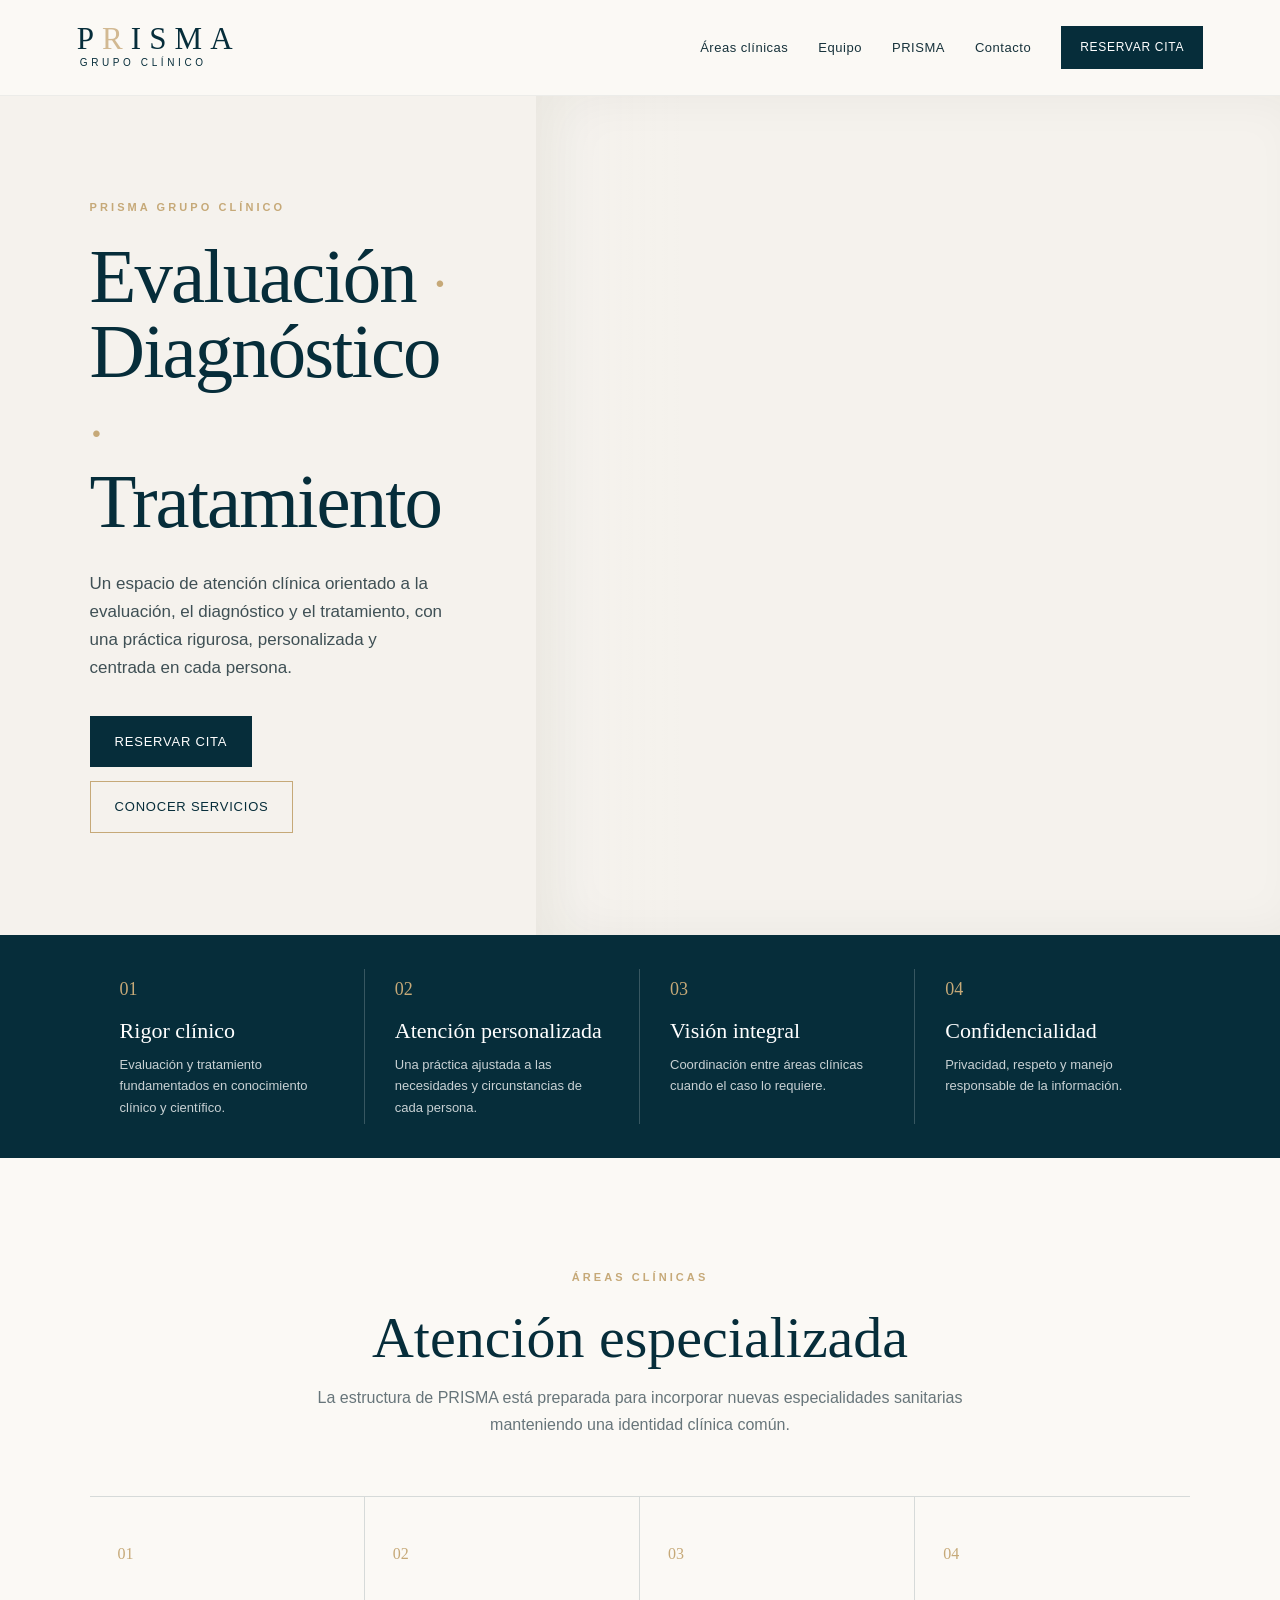
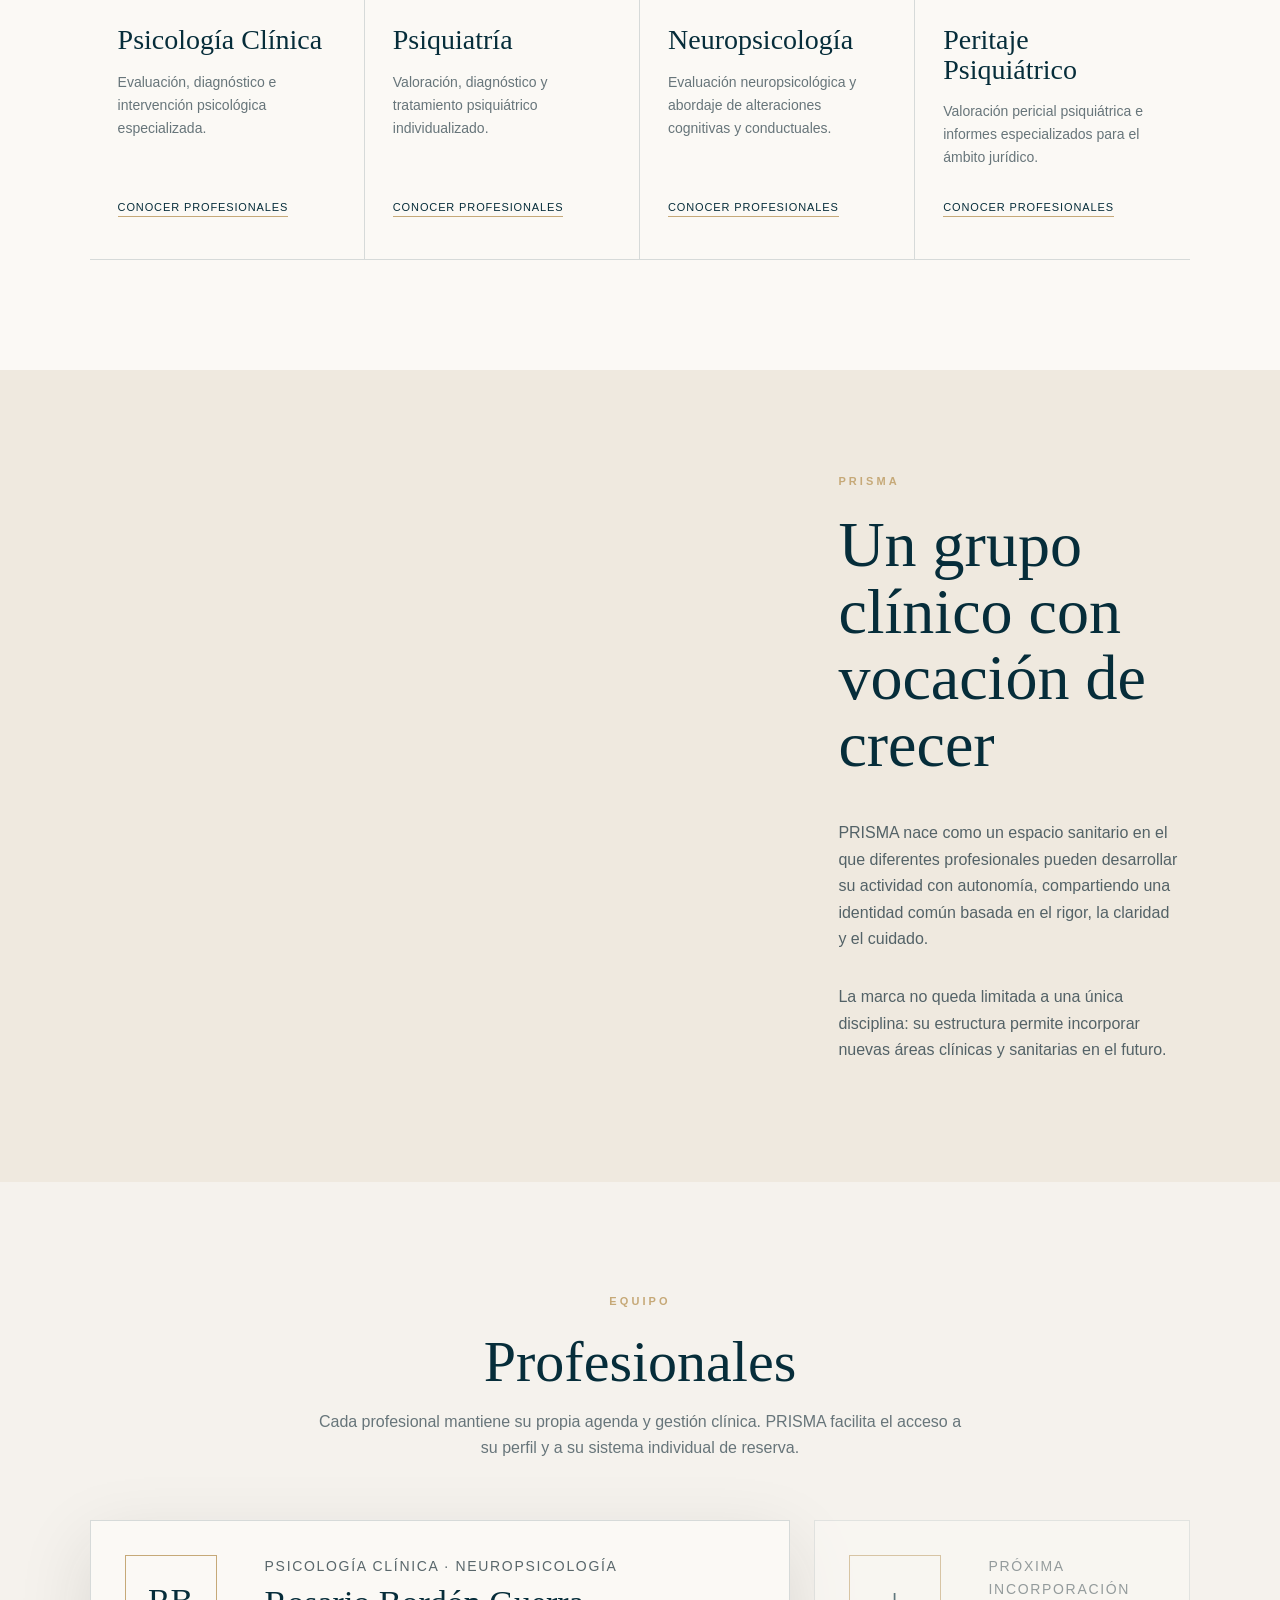
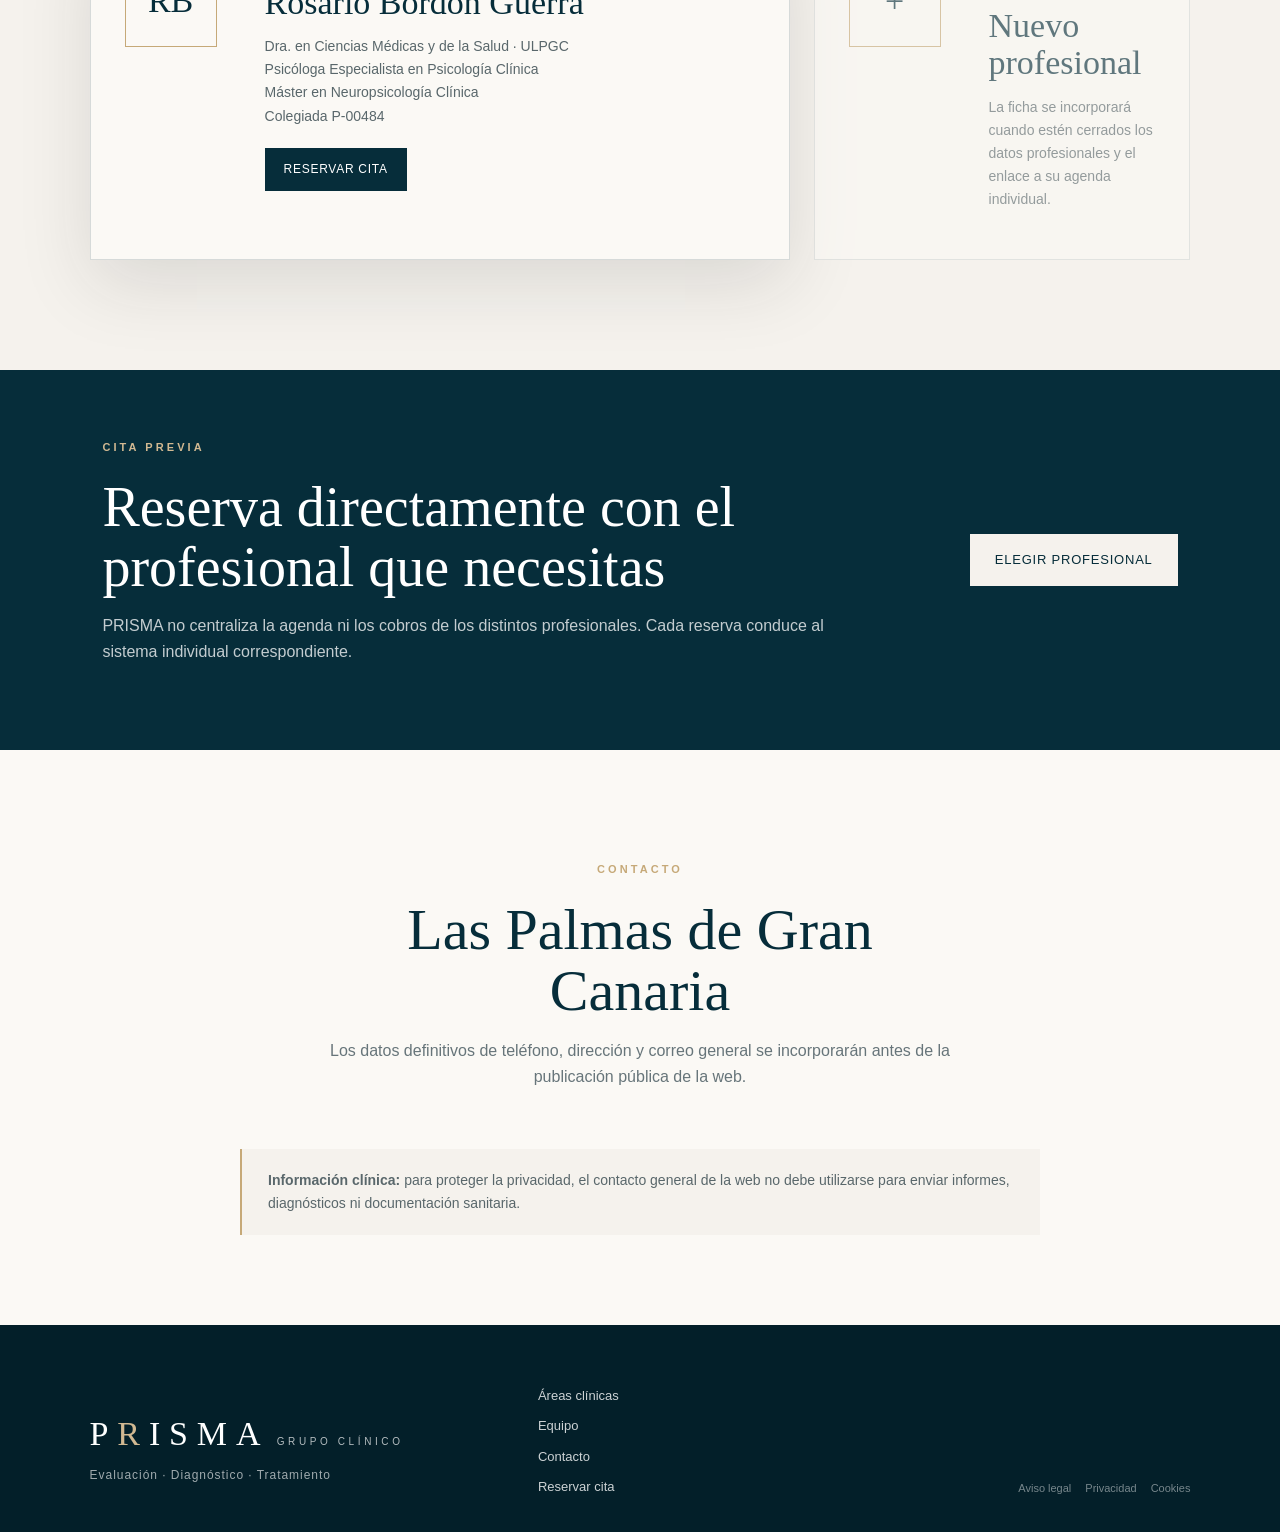
==== index.html @ 0730958c "Add files via upload" ====
<!doctype html>
<html lang="es">
<head>
  <meta charset="utf-8">
  <meta name="viewport" content="width=device-width, initial-scale=1">
  <meta name="description" content="PRISMA Grupo Clínico. Evaluación, diagnóstico y tratamiento en Las Palmas de Gran Canaria.">
  <title>PRISMA Grupo Clínico</title>
  <link rel="stylesheet" href="styles.css">
</head>
<body>
  <header class="site-header" id="inicio">
    <a class="brand" href="#inicio" aria-label="PRISMA Grupo Clínico, inicio">
      <span class="brand-word" aria-hidden="true"><span>P</span><span class="brand-r">R</span><span>I</span><span>S</span><span>M</span><span>A</span></span>
      <span class="brand-sub">GRUPO CLÍNICO</span>
    </a>
    <button class="menu-toggle" aria-label="Abrir menú" aria-expanded="false">☰</button>
    <nav class="main-nav" aria-label="Navegación principal">
      <a href="#servicios">Áreas clínicas</a>
      <a href="#equipo">Equipo</a>
      <a href="#prisma">PRISMA</a>
      <a href="#contacto">Contacto</a>
      <a class="btn btn-small" href="reserva.html">Reservar cita</a>
    </nav>
  </header>

  <main>
    <section class="hero">
      <div class="hero-copy">
        <p class="eyebrow">PRISMA GRUPO CLÍNICO</p>
        <h1>Evaluación <span>·</span><br>Diagnóstico <span>·</span><br>Tratamiento</h1>
        <p class="lead">Un espacio de atención clínica orientado a la evaluación, el diagnóstico y el tratamiento, con una práctica rigurosa, personalizada y centrada en cada persona.</p>
        <div class="hero-actions">
          <a class="btn" href="reserva.html">Reservar cita</a>
          <a class="btn btn-outline" href="#servicios">Conocer servicios</a>
        </div>
      </div>
      <div class="hero-image" role="img" aria-label="Pared de entrada de PRISMA Grupo Clínico"></div>
    </section>

    <section class="principles" aria-label="Principios de PRISMA">
      <article><span class="number">01</span><h3>Rigor clínico</h3><p>Evaluación y tratamiento fundamentados en conocimiento clínico y científico.</p></article>
      <article><span class="number">02</span><h3>Atención personalizada</h3><p>Una práctica ajustada a las necesidades y circunstancias de cada persona.</p></article>
      <article><span class="number">03</span><h3>Visión integral</h3><p>Coordinación entre áreas clínicas cuando el caso lo requiere.</p></article>
      <article><span class="number">04</span><h3>Confidencialidad</h3><p>Privacidad, respeto y manejo responsable de la información.</p></article>
    </section>

    <section class="section" id="servicios">
      <div class="section-heading">
        <p class="eyebrow">ÁREAS CLÍNICAS</p>
        <h2>Atención especializada</h2>
        <p>La estructura de PRISMA está preparada para incorporar nuevas especialidades sanitarias manteniendo una identidad clínica común.</p>
      </div>
      <div class="services-grid">
        <article class="service-card">
          <span class="service-index">01</span>
          <h3>Psicología Clínica</h3>
          <p>Evaluación, diagnóstico e intervención psicológica especializada.</p>
          <a href="#equipo">Conocer profesionales</a>
        </article>
        <article class="service-card">
          <span class="service-index">02</span>
          <h3>Psiquiatría</h3>
          <p>Valoración, diagnóstico y tratamiento psiquiátrico individualizado.</p>
          <a href="#equipo">Conocer profesionales</a>
        </article>
        <article class="service-card">
          <span class="service-index">03</span>
          <h3>Neuropsicología</h3>
          <p>Evaluación neuropsicológica y abordaje de alteraciones cognitivas y conductuales.</p>
          <a href="#equipo">Conocer profesionales</a>
        </article>
        <article class="service-card">
          <span class="service-index">04</span>
          <h3>Peritaje Psiquiátrico</h3>
          <p>Valoración pericial psiquiátrica e informes especializados para el ámbito jurídico.</p>
          <a href="#equipo">Conocer profesionales</a>
        </article>
      </div>
    </section>

    <section class="prisma-split" id="prisma">
      <div class="prisma-photo" role="img" aria-label="Recepción proyectada de PRISMA Grupo Clínico"></div>
      <div class="prisma-copy">
        <p class="eyebrow">PRISMA</p>
        <h2>Un grupo clínico con vocación de crecer</h2>
        <p>PRISMA nace como un espacio sanitario en el que diferentes profesionales pueden desarrollar su actividad con autonomía, compartiendo una identidad común basada en el rigor, la claridad y el cuidado.</p>
        <p>La marca no queda limitada a una única disciplina: su estructura permite incorporar nuevas áreas clínicas y sanitarias en el futuro.</p>
      </div>
    </section>

    <section class="section team" id="equipo">
      <div class="section-heading narrow">
        <p class="eyebrow">EQUIPO</p>
        <h2>Profesionales</h2>
        <p>Cada profesional mantiene su propia agenda y gestión clínica. PRISMA facilita el acceso a su perfil y a su sistema individual de reserva.</p>
      </div>
      <div class="team-grid">
        <article class="professional-card featured">
          <div class="professional-initials">RB</div>
          <div>
            <p class="professional-role">Psicología Clínica · Neuropsicología</p>
            <h3>Rosario Bordón Guerra</h3>
            <p>Dra. en Ciencias Médicas y de la Salud · ULPGC<br>Psicóloga Especialista en Psicología Clínica<br>Máster en Neuropsicología Clínica<br>Colegiada P-00484</p>
            <div class="card-actions">
              <a class="btn btn-small" href="reserva.html#rosario">Reservar cita</a>
            </div>
          </div>
        </article>
        <article class="professional-card placeholder-card">
          <div class="professional-initials">+</div>
          <div>
            <p class="professional-role">Próxima incorporación</p>
            <h3>Nuevo profesional</h3>
            <p>La ficha se incorporará cuando estén cerrados los datos profesionales y el enlace a su agenda individual.</p>
          </div>
        </article>
      </div>
    </section>

    <section class="booking-band">
      <div>
        <p class="eyebrow light">CITA PREVIA</p>
        <h2>Reserva directamente con el profesional que necesitas</h2>
        <p>PRISMA no centraliza la agenda ni los cobros de los distintos profesionales. Cada reserva conduce al sistema individual correspondiente.</p>
      </div>
      <a class="btn btn-light" href="reserva.html">Elegir profesional</a>
    </section>

    <section class="section contact" id="contacto">
      <div class="section-heading narrow">
        <p class="eyebrow">CONTACTO</p>
        <h2>Las Palmas de Gran Canaria</h2>
        <p>Los datos definitivos de teléfono, dirección y correo general se incorporarán antes de la publicación pública de la web.</p>
      </div>
      <div class="contact-note">
        <strong>Información clínica:</strong> para proteger la privacidad, el contacto general de la web no debe utilizarse para enviar informes, diagnósticos ni documentación sanitaria.
      </div>
    </section>
  </main>

  <footer class="site-footer">
    <div class="footer-brand">
      <span class="brand-word"><span>P</span><span class="brand-r">R</span><span>I</span><span>S</span><span>M</span><span>A</span></span>
      <span class="brand-sub">GRUPO CLÍNICO</span>
      <p>Evaluación · Diagnóstico · Tratamiento</p>
    </div>
    <div class="footer-links">
      <a href="#servicios">Áreas clínicas</a>
      <a href="#equipo">Equipo</a>
      <a href="#contacto">Contacto</a>
      <a href="reserva.html">Reservar cita</a>
    </div>
    <div class="legal-links" aria-label="Enlaces legales pendientes">
      <span>Aviso legal</span><span>Privacidad</span><span>Cookies</span>
    </div>
  </footer>
  <script src="script.js"></script>
</body>
</html>
---- styles.css ----
:root{
  --petrol:#062D3A;
  --petrol-2:#0A3A49;
  --ivory:#F5F2ED;
  --ivory-2:#FBF9F5;
  --sand:#D8CBB8;
  --champagne:#C6A978;
  --champagne-pastel:#D2B992;
  --ink:#17323B;
  --muted:#67757A;
  --line:rgba(6,45,58,.15);
  --shadow:0 24px 70px rgba(30,35,32,.12);
  --serif:"Cormorant Garamond", "Baskerville", Georgia, serif;
  --sans:Inter, "Avenir Next", Avenir, "Segoe UI", Arial, sans-serif;
}
*{box-sizing:border-box}
html{scroll-behavior:smooth}
body{margin:0;background:var(--ivory-2);color:var(--ink);font-family:var(--sans);line-height:1.65}
a{color:inherit}
.site-header{height:96px;padding:0 clamp(22px,6vw,92px);display:flex;align-items:center;justify-content:space-between;background:rgba(251,249,245,.97);position:sticky;top:0;z-index:50;border-bottom:1px solid rgba(6,45,58,.06);backdrop-filter:blur(12px)}
.site-header.compact{position:relative}
.brand{text-decoration:none;display:flex;flex-direction:column;gap:1px;min-width:240px}
.brand-word{font-family:var(--serif);font-size:31px;line-height:1;letter-spacing:.26em;color:var(--petrol);white-space:nowrap}
.brand-r{color:var(--champagne-pastel)}
.brand-sub{font-size:10px;letter-spacing:.36em;margin-left:3px;color:var(--petrol)}
.main-nav{display:flex;align-items:center;gap:30px}
.main-nav>a:not(.btn){text-decoration:none;font-size:13px;letter-spacing:.04em;position:relative}
.main-nav>a:not(.btn):after{content:"";position:absolute;left:0;right:100%;bottom:-8px;height:1px;background:var(--champagne);transition:.2s}
.main-nav>a:not(.btn):hover:after{right:0}
.menu-toggle{display:none;background:none;border:0;font-size:24px;color:var(--petrol)}
.btn{display:inline-flex;align-items:center;justify-content:center;background:var(--petrol);color:white;text-decoration:none;border:1px solid var(--petrol);padding:14px 24px;font-size:13px;letter-spacing:.06em;text-transform:uppercase;transition:.2s;cursor:pointer}
.btn:hover{background:var(--petrol-2);transform:translateY(-1px)}
.btn-small{padding:11px 18px;font-size:12px}
.btn-outline{background:transparent;color:var(--petrol);border-color:var(--champagne)}
.btn-outline:hover{background:rgba(198,169,120,.08)}
.btn-light{background:var(--ivory);border-color:var(--ivory);color:var(--petrol)}
.btn:disabled{opacity:.52;cursor:not-allowed;transform:none}
.hero{min-height:670px;display:grid;grid-template-columns:minmax(0,.9fr) minmax(0,1.25fr);background:var(--ivory);overflow:hidden}
.hero-copy{padding:clamp(60px,8vw,118px) clamp(32px,7vw,112px);display:flex;flex-direction:column;justify-content:center}
.eyebrow{font-size:11px;letter-spacing:.28em;font-weight:600;color:var(--champagne);margin:0 0 22px}
.eyebrow.light{color:var(--champagne-pastel)}
.hero h1,.section h2,.prisma-copy h2,.booking-intro h1,.booking-card h2,.booking-band h2{font-family:var(--serif);font-weight:400;color:var(--petrol);margin:0}
.hero h1{font-size:clamp(48px,6vw,82px);line-height:.98;letter-spacing:-.025em}
.hero h1 span{color:var(--champagne);font-size:.72em}
.lead{max-width:610px;font-size:17px;color:#3f5055;margin:30px 0 34px}
.hero-actions{display:flex;gap:14px;flex-wrap:wrap}
.hero-image{background-image:linear-gradient(90deg,rgba(245,242,237,.05),rgba(245,242,237,0) 20%),url('assets/pared-prisma.jpg');background-size:cover;background-position:center;min-height:670px;box-shadow:inset 22px 0 50px rgba(34,30,24,.05)}
.principles{display:grid;grid-template-columns:repeat(4,1fr);background:var(--petrol);color:white;padding:34px clamp(28px,7vw,110px);gap:0}
.principles article{padding:6px 30px;border-right:1px solid rgba(255,255,255,.2)}
.principles article:last-child{border:0}
.principles .number{display:block;color:var(--champagne);font-family:var(--serif);font-size:18px;margin-bottom:8px}
.principles h3{font-family:var(--serif);font-size:22px;font-weight:400;margin:0 0 5px}
.principles p{font-size:13px;color:rgba(255,255,255,.78);margin:0}
.section{padding:110px clamp(28px,7vw,110px)}
.section-heading{max-width:720px;margin:0 auto 58px;text-align:center}
.section-heading.narrow{max-width:660px}
.section-heading h2{font-size:clamp(40px,5vw,58px);line-height:1.05}
.section-heading p:last-child{color:var(--muted)}
.services-grid{display:grid;grid-template-columns:repeat(4,1fr);border-top:1px solid var(--line);border-bottom:1px solid var(--line)}
.service-card{padding:44px 28px 42px;border-right:1px solid var(--line);min-height:330px;display:flex;flex-direction:column}
.service-card:last-child{border-right:0}
.service-index{font-family:var(--serif);font-size:16px;color:var(--champagne);margin-bottom:58px}
.service-card h3{font-family:var(--serif);font-weight:400;color:var(--petrol);font-size:28px;line-height:1.05;margin:0 0 16px}
.service-card p{font-size:14px;color:var(--muted);margin:0 0 28px}
.service-card a{margin-top:auto;text-decoration:none;text-transform:uppercase;font-size:11px;letter-spacing:.08em;color:var(--petrol);border-bottom:1px solid var(--champagne);align-self:flex-start}
.prisma-split{display:grid;grid-template-columns:1.15fr .85fr;min-height:620px;background:#efe9df}
.prisma-photo{background:url('assets/recepcion-prisma.jpg') center/cover no-repeat;min-height:620px}
.prisma-copy{padding:clamp(60px,8vw,110px);display:flex;flex-direction:column;justify-content:center}
.prisma-copy h2{font-size:clamp(42px,5vw,64px);line-height:1.04;margin-bottom:26px}
.prisma-copy p:not(.eyebrow){color:#536267;max-width:620px}
.team{background:var(--ivory)}
.team-grid{display:grid;grid-template-columns:1.3fr .7fr;gap:24px;max-width:1160px;margin:auto}
.professional-card{background:var(--ivory-2);border:1px solid var(--line);padding:34px;display:grid;grid-template-columns:110px 1fr;gap:30px;align-items:start}
.professional-card.featured{box-shadow:var(--shadow)}
.professional-initials{width:92px;height:92px;border:1px solid var(--champagne);display:flex;align-items:center;justify-content:center;font-family:var(--serif);font-size:34px;color:var(--petrol)}
.professional-role{font-size:11px;letter-spacing:.12em;text-transform:uppercase;color:var(--champagne);margin:0 0 6px}
.professional-card h3{font-family:var(--serif);font-size:34px;font-weight:400;color:var(--petrol);margin:0 0 12px;line-height:1.1}
.professional-card p{font-size:14px;color:#59676b}
.card-actions{margin-top:20px}
.placeholder-card{opacity:.62;box-shadow:none}
.booking-band{background:var(--petrol);color:white;padding:68px clamp(28px,8vw,120px);display:flex;justify-content:space-between;align-items:center;gap:40px}
.booking-band>div{max-width:800px}
.booking-band h2{color:white;font-size:clamp(37px,5vw,56px);line-height:1.06}
.booking-band p:not(.eyebrow){color:rgba(255,255,255,.76);max-width:760px}
.contact{padding-bottom:90px}
.contact-note{max-width:800px;margin:0 auto;border-left:2px solid var(--champagne);padding:20px 26px;background:var(--ivory);color:#59676b;font-size:14px}
.site-footer{background:#031f29;color:white;padding:60px clamp(28px,7vw,110px) 35px;display:grid;grid-template-columns:1.2fr .8fr 1fr;gap:40px;align-items:end}
.footer-brand .brand-word{color:white;font-size:34px}
.footer-brand .brand-r{color:var(--champagne-pastel)}
.footer-brand .brand-sub{color:rgba(255,255,255,.7)}
.footer-brand p{font-size:12px;color:rgba(255,255,255,.62);letter-spacing:.08em}
.footer-links{display:grid;gap:9px}
.footer-links a{font-size:13px;color:rgba(255,255,255,.8);text-decoration:none}
.legal-links{display:flex;gap:14px;justify-content:flex-end;color:rgba(255,255,255,.46);font-size:11px}
.back-link{text-decoration:none;font-size:13px;color:var(--petrol)}
.booking-page{background:var(--ivory)}
.booking-main{max-width:1180px;margin:auto;padding:95px 30px 130px}
.booking-intro{max-width:720px;margin-bottom:60px}
.booking-intro h1{font-size:clamp(54px,8vw,88px);line-height:1}
.booking-intro>p:last-child{color:var(--muted);font-size:17px}
.booking-grid{display:grid;grid-template-columns:repeat(3,1fr);gap:22px}
.booking-card{background:var(--ivory-2);border:1px solid var(--line);padding:38px;min-height:330px;display:flex;flex-direction:column;align-items:flex-start}
.booking-card h2{font-size:34px;line-height:1.1;margin-bottom:12px}
.booking-card .btn{margin-top:auto;margin-bottom:15px}
.booking-card small{color:var(--muted);line-height:1.5}
.booking-card.muted{opacity:.58}
.booking-footer{grid-template-columns:1fr auto}

@media(max-width:1050px){
  .main-nav{gap:16px}.main-nav>a:not(.btn){font-size:12px}
  .hero{grid-template-columns:1fr 1fr}.hero-copy{padding:70px 45px}
  .principles{grid-template-columns:1fr 1fr}.principles article:nth-child(2){border-right:0}.principles article{border-bottom:1px solid rgba(255,255,255,.15);padding:22px}.principles article:nth-child(3),.principles article:nth-child(4){border-bottom:0}
  .services-grid{grid-template-columns:1fr 1fr}.service-card:nth-child(2){border-right:0}.service-card:nth-child(-n+2){border-bottom:1px solid var(--line)}
  .team-grid{grid-template-columns:1fr}
  .booking-grid{grid-template-columns:1fr 1fr}
}
@media(max-width:780px){
  .site-header{height:78px;padding:0 20px}.brand{min-width:auto}.brand-word{font-size:24px}.brand-sub{font-size:8px}
  .menu-toggle{display:block}.main-nav{display:none;position:absolute;left:0;right:0;top:78px;background:var(--ivory-2);padding:24px;flex-direction:column;align-items:stretch;border-bottom:1px solid var(--line)}.main-nav.open{display:flex}.main-nav .btn{width:100%}
  .hero{grid-template-columns:1fr}.hero-copy{padding:68px 26px 56px}.hero-image{min-height:420px;order:-1;background-position:center}
  .hero h1{font-size:54px}.lead{font-size:16px}
  .principles{grid-template-columns:1fr}.principles article{border-right:0!important;border-bottom:1px solid rgba(255,255,255,.15)!important}.principles article:last-child{border-bottom:0!important}
  .section{padding:78px 24px}.services-grid{grid-template-columns:1fr}.service-card{border-right:0;border-bottom:1px solid var(--line)!important}.service-card:last-child{border-bottom:0!important}.service-index{margin-bottom:28px}
  .prisma-split{grid-template-columns:1fr}.prisma-photo{min-height:360px}.prisma-copy{padding:60px 28px}
  .professional-card{grid-template-columns:1fr}.professional-initials{width:72px;height:72px}
  .booking-band{flex-direction:column;align-items:flex-start;padding:60px 28px}.booking-band .btn{width:100%}
  .site-footer{grid-template-columns:1fr;padding:50px 24px 30px}.legal-links{justify-content:flex-start;flex-wrap:wrap}
  .booking-main{padding:70px 24px 90px}.booking-grid{grid-template-columns:1fr}.booking-footer{grid-template-columns:1fr}
  .back-link{font-size:12px}
}
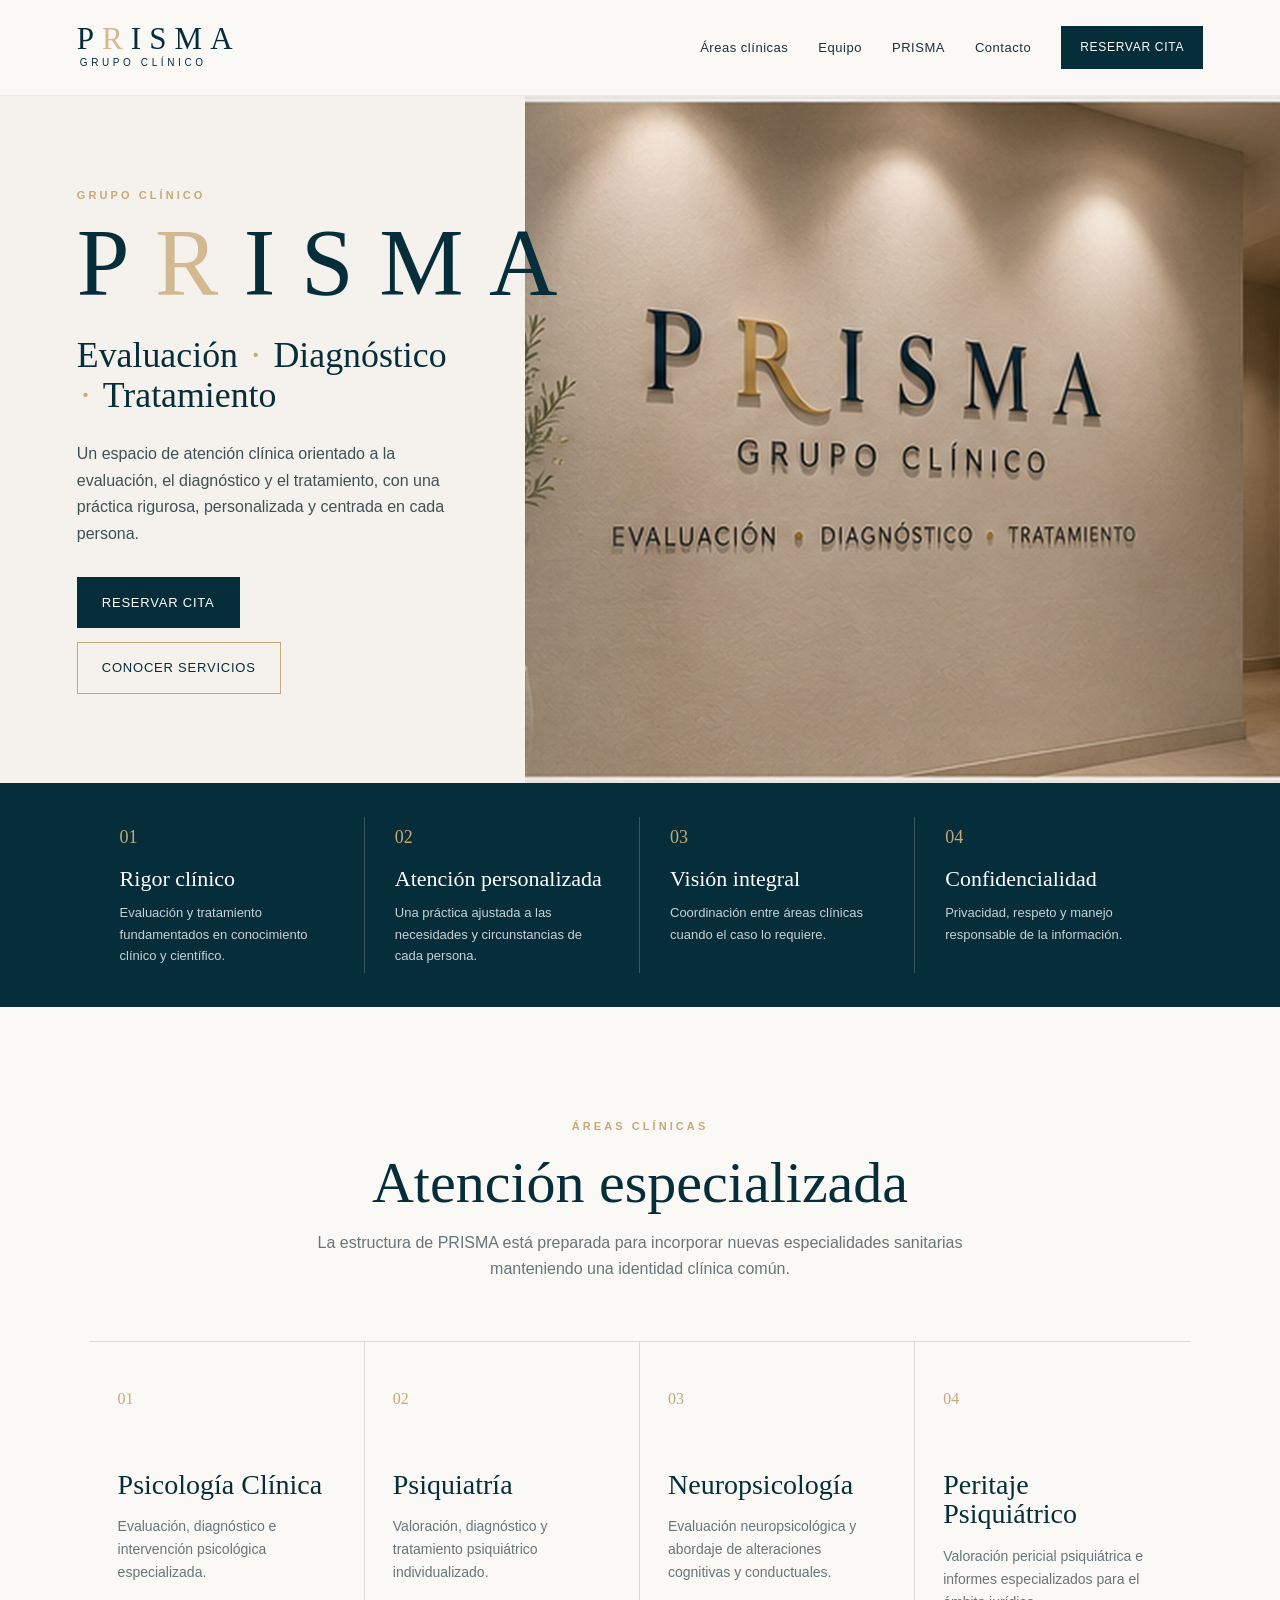
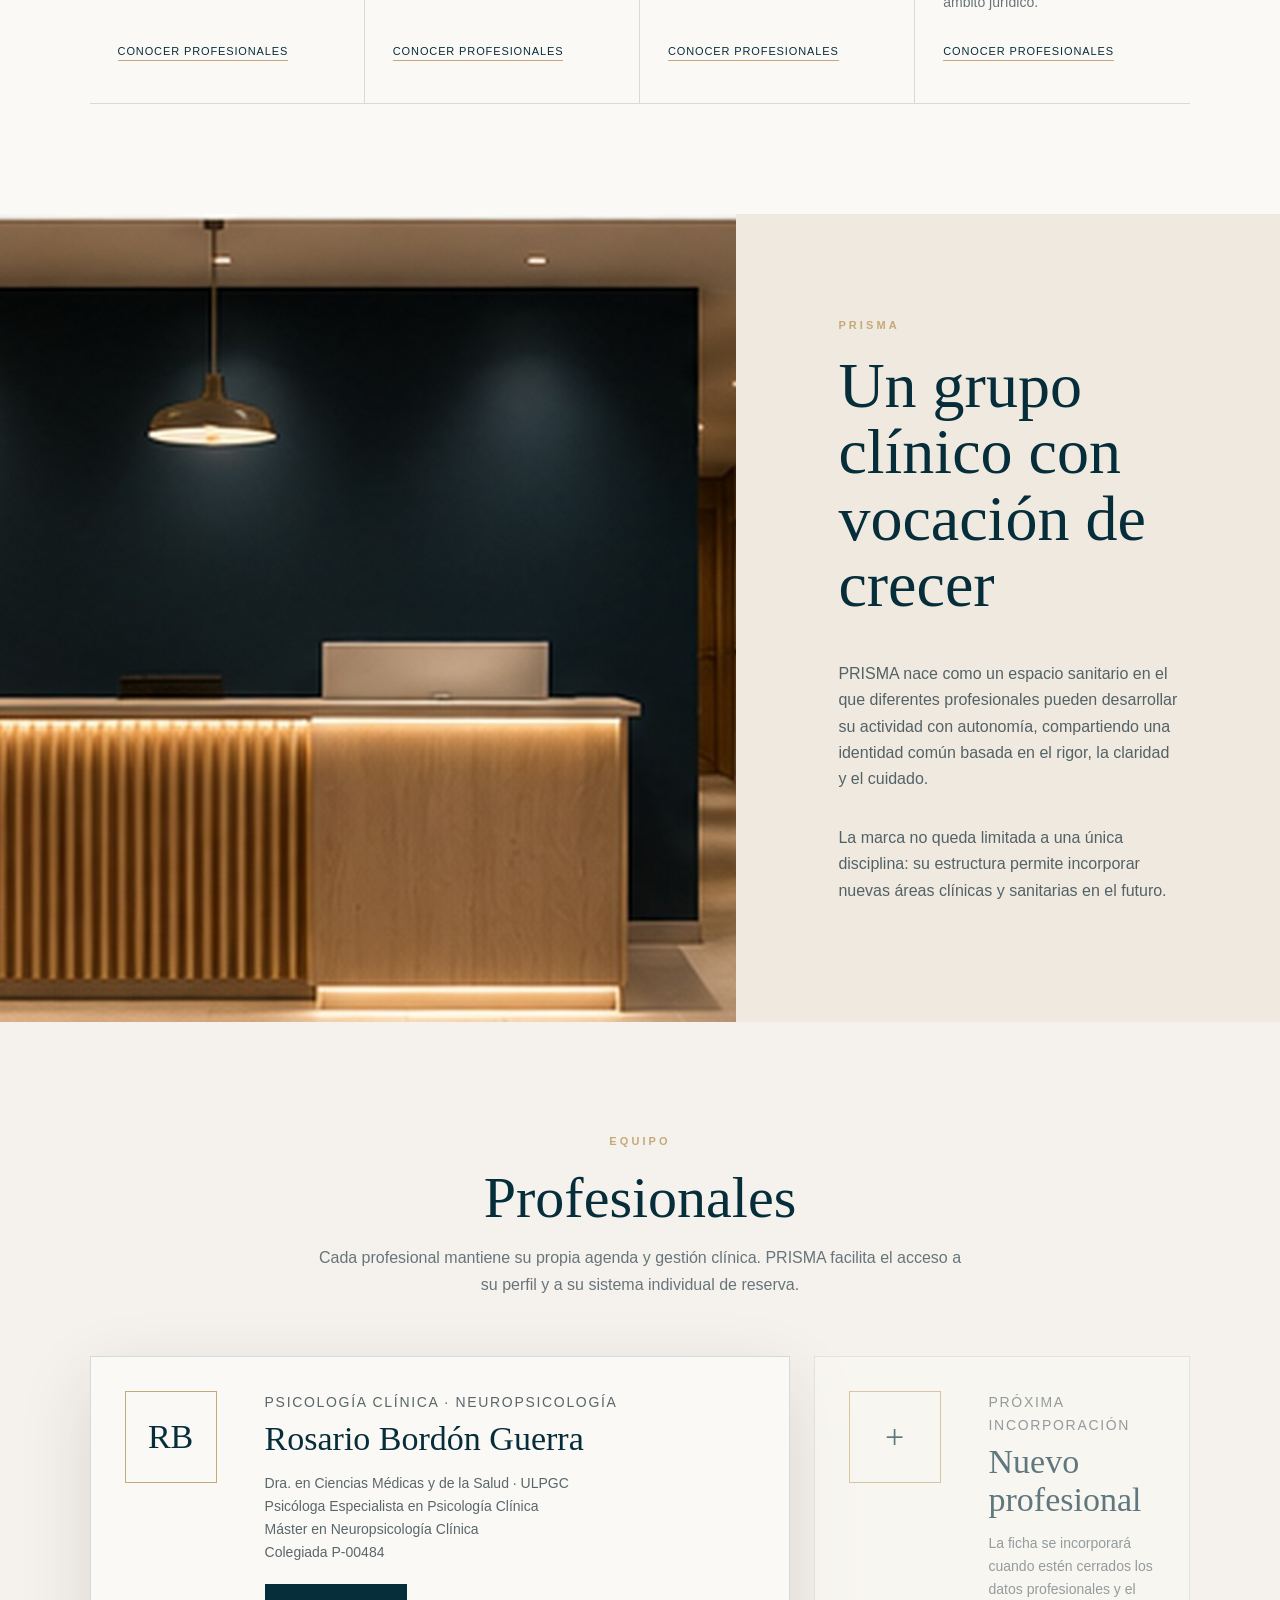
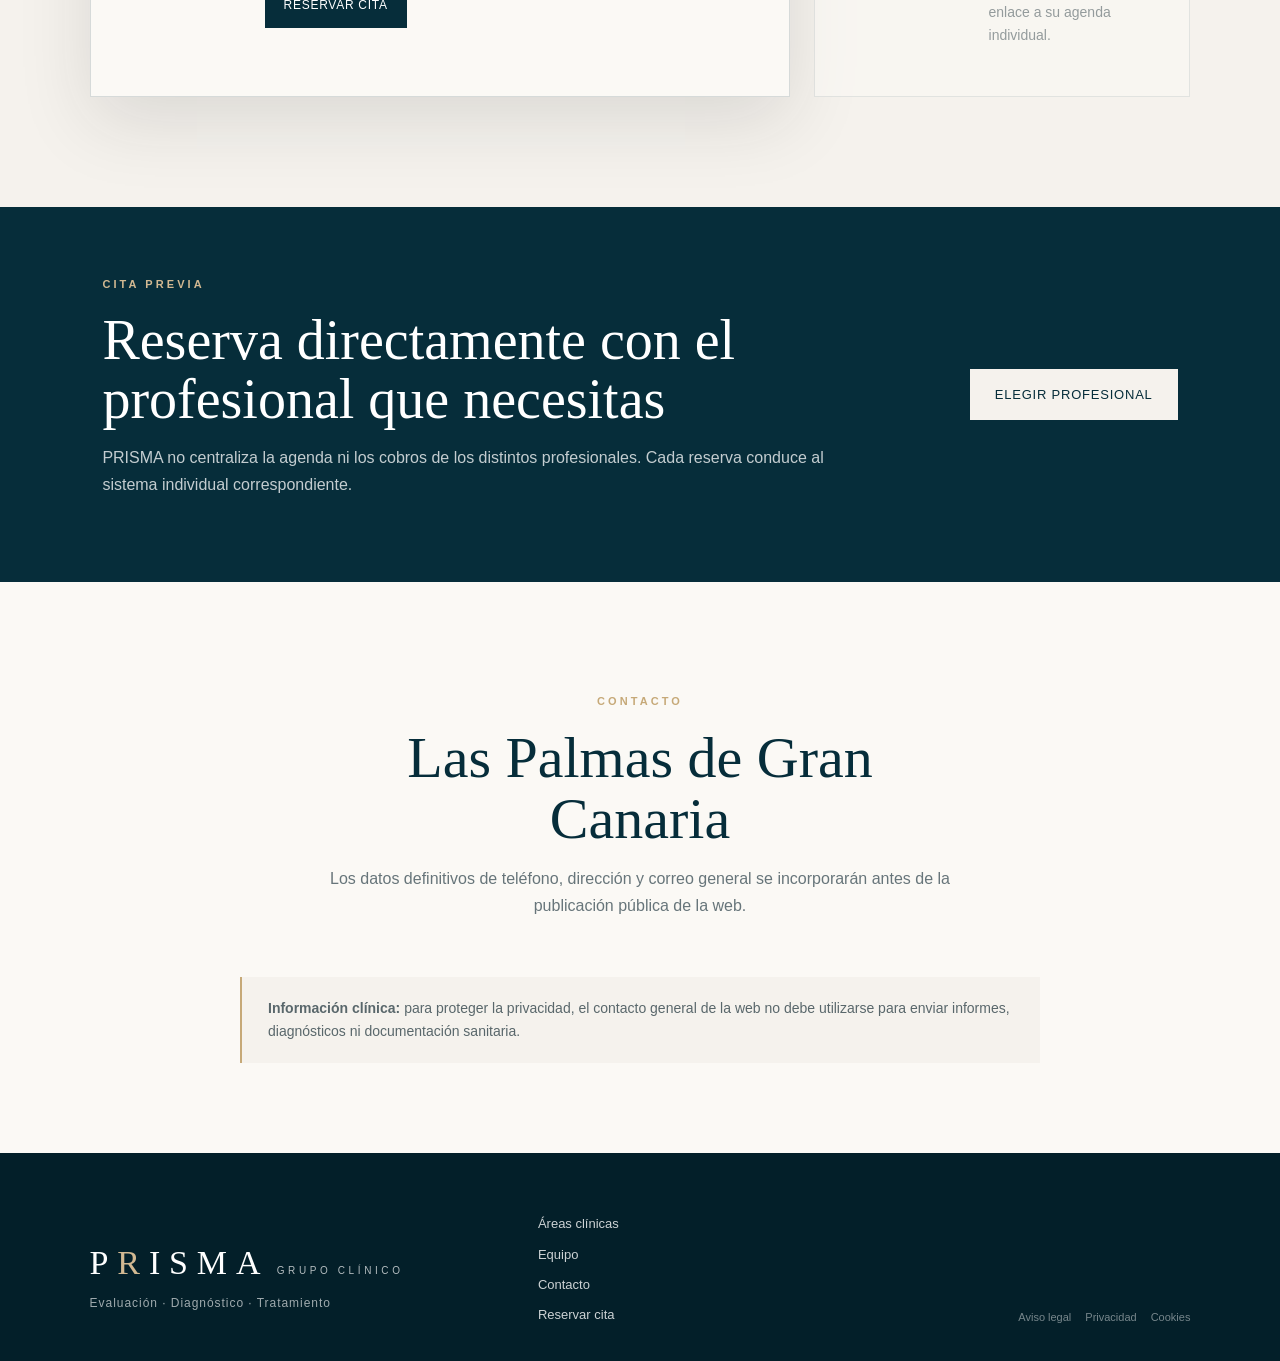
==== commit a2edd859: "Add files via upload Mejorar portada PRISMA y corregir imágenes" ====
--- a/index.html
+++ b/index.html
@@ -26,8 +26,9 @@
   <main>
     <section class="hero">
       <div class="hero-copy">
-        <p class="eyebrow">PRISMA GRUPO CLÍNICO</p>
-        <h1>Evaluación <span>·</span><br>Diagnóstico <span>·</span><br>Tratamiento</h1>
+        <p class="eyebrow">GRUPO CLÍNICO</p>
+        <h1 class="hero-brand" aria-label="PRISMA"><span>P</span><span class="hero-r">R</span><span>I</span><span>S</span><span>M</span><span>A</span></h1>
+        <p class="hero-tagline">Evaluación <span>·</span> Diagnóstico <span>·</span> Tratamiento</p>
         <p class="lead">Un espacio de atención clínica orientado a la evaluación, el diagnóstico y el tratamiento, con una práctica rigurosa, personalizada y centrada en cada persona.</p>
         <div class="hero-actions">
           <a class="btn" href="reserva.html">Reservar cita</a>
--- a/styles.css
+++ b/styles.css
@@ -35,16 +35,20 @@
 .btn-outline:hover{background:rgba(198,169,120,.08)}
 .btn-light{background:var(--ivory);border-color:var(--ivory);color:var(--petrol)}
 .btn:disabled{opacity:.52;cursor:not-allowed;transform:none}
-.hero{min-height:670px;display:grid;grid-template-columns:minmax(0,.9fr) minmax(0,1.25fr);background:var(--ivory);overflow:hidden}
-.hero-copy{padding:clamp(60px,8vw,118px) clamp(32px,7vw,112px);display:flex;flex-direction:column;justify-content:center}
-.eyebrow{font-size:11px;letter-spacing:.28em;font-weight:600;color:var(--champagne);margin:0 0 22px}
+
+/* Portada */
+.hero{min-height:610px;display:grid;grid-template-columns:minmax(420px,.82fr) minmax(620px,1.18fr);background:var(--ivory);overflow:hidden}
+.hero-copy{padding:clamp(58px,7vw,100px) clamp(40px,6vw,88px);display:flex;flex-direction:column;justify-content:center;position:relative;z-index:2}
+.eyebrow{font-size:11px;letter-spacing:.28em;font-weight:600;color:var(--champagne);margin:0 0 18px}
 .eyebrow.light{color:var(--champagne-pastel)}
-.hero h1,.section h2,.prisma-copy h2,.booking-intro h1,.booking-card h2,.booking-band h2{font-family:var(--serif);font-weight:400;color:var(--petrol);margin:0}
-.hero h1{font-size:clamp(48px,6vw,82px);line-height:.98;letter-spacing:-.025em}
-.hero h1 span{color:var(--champagne);font-size:.72em}
-.lead{max-width:610px;font-size:17px;color:#3f5055;margin:30px 0 34px}
+.hero-brand{display:flex;gap:.19em;align-items:baseline;font-family:var(--serif);font-weight:400;color:var(--petrol);font-size:clamp(72px,7.4vw,118px);line-height:.88;letter-spacing:.08em;margin:0 0 30px;white-space:nowrap}
+.hero-r{color:var(--champagne-pastel)}
+.hero-tagline{font-family:var(--serif);font-size:clamp(28px,2.8vw,42px);line-height:1.12;color:var(--petrol);margin:0;max-width:720px}
+.hero-tagline span{color:var(--champagne);padding:0 .12em}
+.lead{max-width:610px;font-size:16px;color:#3f5055;margin:26px 0 30px}
 .hero-actions{display:flex;gap:14px;flex-wrap:wrap}
-.hero-image{background-image:linear-gradient(90deg,rgba(245,242,237,.05),rgba(245,242,237,0) 20%),url('assets/pared-prisma.jpg');background-size:cover;background-position:center;min-height:670px;box-shadow:inset 22px 0 50px rgba(34,30,24,.05)}
+.hero-image{background-image:linear-gradient(90deg,rgba(245,242,237,.22),rgba(245,242,237,0) 18%),url('pared-prisma.jpg');background-size:cover;background-position:center 48%;min-height:610px;box-shadow:inset 22px 0 50px rgba(34,30,24,.06)}
+
 .principles{display:grid;grid-template-columns:repeat(4,1fr);background:var(--petrol);color:white;padding:34px clamp(28px,7vw,110px);gap:0}
 .principles article{padding:6px 30px;border-right:1px solid rgba(255,255,255,.2)}
 .principles article:last-child{border:0}
@@ -54,6 +58,7 @@
 .section{padding:110px clamp(28px,7vw,110px)}
 .section-heading{max-width:720px;margin:0 auto 58px;text-align:center}
 .section-heading.narrow{max-width:660px}
+.section-heading h2,.prisma-copy h2,.booking-intro h1,.booking-card h2,.booking-band h2{font-family:var(--serif);font-weight:400;color:var(--petrol);margin:0}
 .section-heading h2{font-size:clamp(40px,5vw,58px);line-height:1.05}
 .section-heading p:last-child{color:var(--muted)}
 .services-grid{display:grid;grid-template-columns:repeat(4,1fr);border-top:1px solid var(--line);border-bottom:1px solid var(--line)}
@@ -64,7 +69,7 @@
 .service-card p{font-size:14px;color:var(--muted);margin:0 0 28px}
 .service-card a{margin-top:auto;text-decoration:none;text-transform:uppercase;font-size:11px;letter-spacing:.08em;color:var(--petrol);border-bottom:1px solid var(--champagne);align-self:flex-start}
 .prisma-split{display:grid;grid-template-columns:1.15fr .85fr;min-height:620px;background:#efe9df}
-.prisma-photo{background:url('assets/recepcion-prisma.jpg') center/cover no-repeat;min-height:620px}
+.prisma-photo{background:url('recepcion-prisma.jpg') center/cover no-repeat;min-height:620px}
 .prisma-copy{padding:clamp(60px,8vw,110px);display:flex;flex-direction:column;justify-content:center}
 .prisma-copy h2{font-size:clamp(42px,5vw,64px);line-height:1.04;margin-bottom:26px}
 .prisma-copy p:not(.eyebrow){color:#536267;max-width:620px}
@@ -106,9 +111,14 @@
 .booking-card.muted{opacity:.58}
 .booking-footer{grid-template-columns:1fr auto}
 
+@media(max-width:1180px){
+  .hero{grid-template-columns:minmax(390px,.9fr) minmax(0,1.1fr)}
+  .hero-brand{font-size:clamp(64px,7vw,96px)}
+  .hero-tagline{font-size:clamp(26px,2.6vw,36px)}
+}
 @media(max-width:1050px){
   .main-nav{gap:16px}.main-nav>a:not(.btn){font-size:12px}
-  .hero{grid-template-columns:1fr 1fr}.hero-copy{padding:70px 45px}
+  .hero{grid-template-columns:1fr 1fr}.hero-copy{padding:70px 45px}.hero-brand{font-size:68px;letter-spacing:.06em}
   .principles{grid-template-columns:1fr 1fr}.principles article:nth-child(2){border-right:0}.principles article{border-bottom:1px solid rgba(255,255,255,.15);padding:22px}.principles article:nth-child(3),.principles article:nth-child(4){border-bottom:0}
   .services-grid{grid-template-columns:1fr 1fr}.service-card:nth-child(2){border-right:0}.service-card:nth-child(-n+2){border-bottom:1px solid var(--line)}
   .team-grid{grid-template-columns:1fr}
@@ -117,8 +127,8 @@
 @media(max-width:780px){
   .site-header{height:78px;padding:0 20px}.brand{min-width:auto}.brand-word{font-size:24px}.brand-sub{font-size:8px}
   .menu-toggle{display:block}.main-nav{display:none;position:absolute;left:0;right:0;top:78px;background:var(--ivory-2);padding:24px;flex-direction:column;align-items:stretch;border-bottom:1px solid var(--line)}.main-nav.open{display:flex}.main-nav .btn{width:100%}
-  .hero{grid-template-columns:1fr}.hero-copy{padding:68px 26px 56px}.hero-image{min-height:420px;order:-1;background-position:center}
-  .hero h1{font-size:54px}.lead{font-size:16px}
+  .hero{grid-template-columns:1fr;min-height:auto}.hero-copy{padding:56px 26px 52px}.hero-image{min-height:390px;order:-1;background-position:center 45%}
+  .hero-brand{font-size:clamp(52px,15vw,72px);letter-spacing:.04em;margin-bottom:22px}.hero-tagline{font-size:30px}.lead{font-size:16px}
   .principles{grid-template-columns:1fr}.principles article{border-right:0!important;border-bottom:1px solid rgba(255,255,255,.15)!important}.principles article:last-child{border-bottom:0!important}
   .section{padding:78px 24px}.services-grid{grid-template-columns:1fr}.service-card{border-right:0;border-bottom:1px solid var(--line)!important}.service-card:last-child{border-bottom:0!important}.service-index{margin-bottom:28px}
   .prisma-split{grid-template-columns:1fr}.prisma-photo{min-height:360px}.prisma-copy{padding:60px 28px}
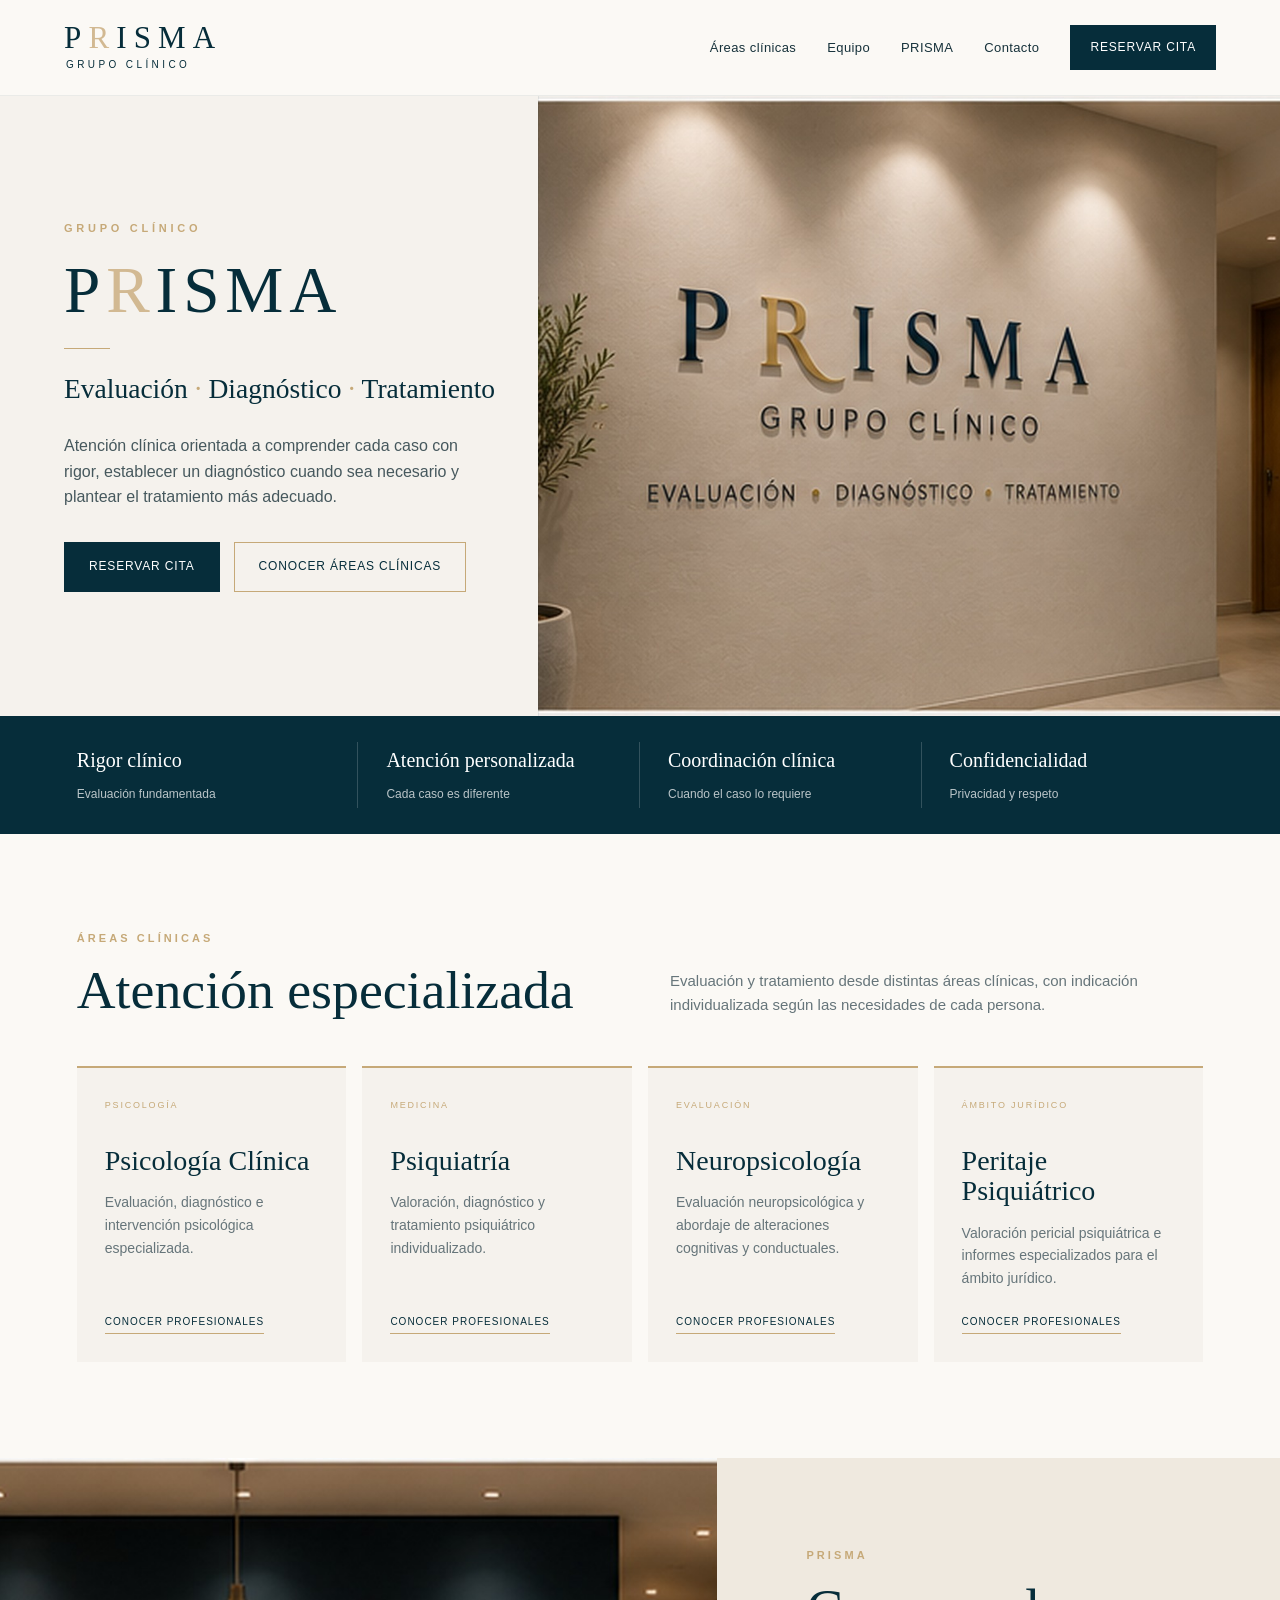
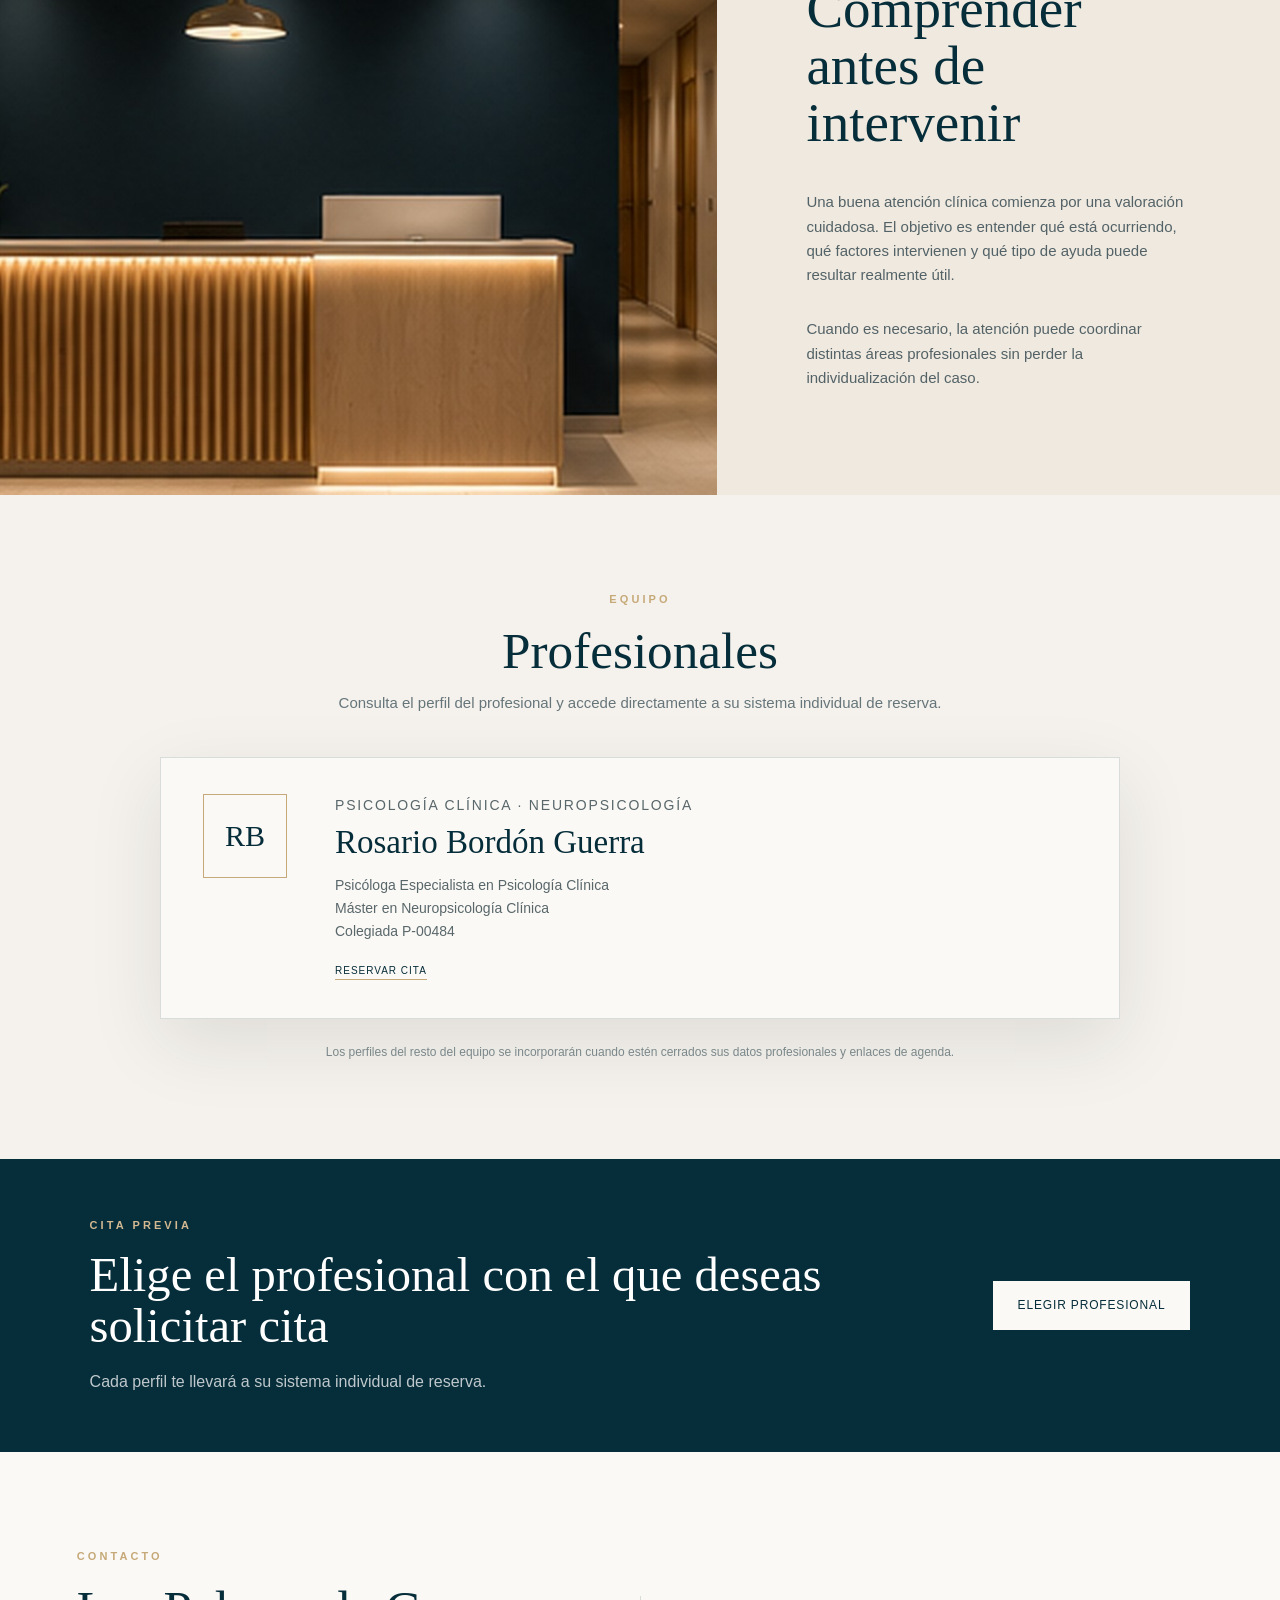
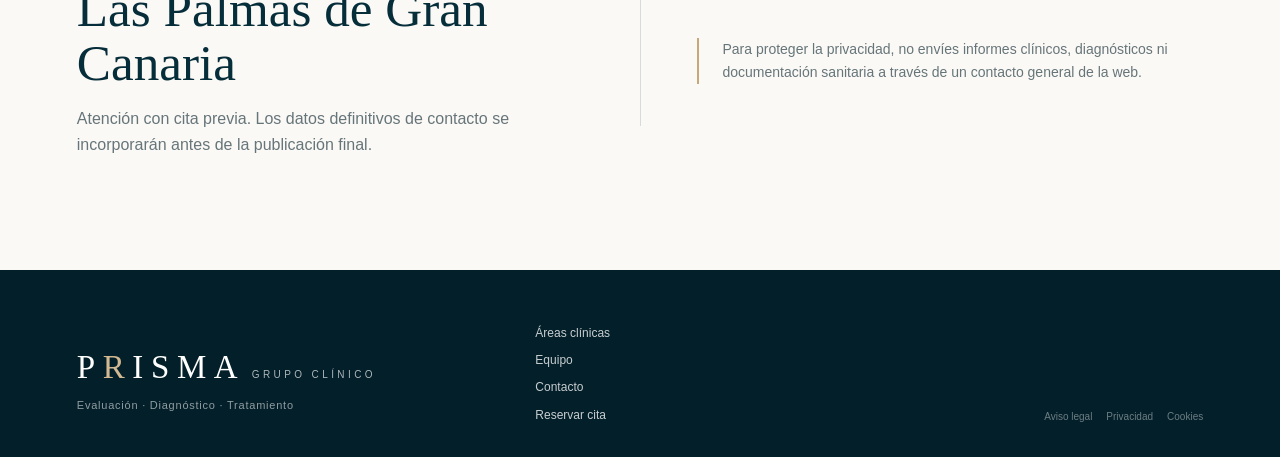
==== commit ed5982a0: "Add files via upload Rediseño completo web PRISMA" ====
--- a/index.html
+++ b/index.html
@@ -10,7 +10,7 @@
 <body>
   <header class="site-header" id="inicio">
     <a class="brand" href="#inicio" aria-label="PRISMA Grupo Clínico, inicio">
-      <span class="brand-word" aria-hidden="true"><span>P</span><span class="brand-r">R</span><span>I</span><span>S</span><span>M</span><span>A</span></span>
+      <span class="brand-word"><span>P</span><span class="brand-r">R</span><span>I</span><span>S</span><span>M</span><span>A</span></span>
       <span class="brand-sub">GRUPO CLÍNICO</span>
     </a>
     <button class="menu-toggle" aria-label="Abrir menú" aria-expanded="false">☰</button>
@@ -26,52 +26,56 @@
   <main>
     <section class="hero">
       <div class="hero-copy">
-        <p class="eyebrow">GRUPO CLÍNICO</p>
+        <p class="hero-group">GRUPO CLÍNICO</p>
         <h1 class="hero-brand" aria-label="PRISMA"><span>P</span><span class="hero-r">R</span><span>I</span><span>S</span><span>M</span><span>A</span></h1>
+        <span class="hero-rule" aria-hidden="true"></span>
         <p class="hero-tagline">Evaluación <span>·</span> Diagnóstico <span>·</span> Tratamiento</p>
-        <p class="lead">Un espacio de atención clínica orientado a la evaluación, el diagnóstico y el tratamiento, con una práctica rigurosa, personalizada y centrada en cada persona.</p>
+        <p class="lead">Atención clínica orientada a comprender cada caso con rigor, establecer un diagnóstico cuando sea necesario y plantear el tratamiento más adecuado.</p>
         <div class="hero-actions">
           <a class="btn" href="reserva.html">Reservar cita</a>
-          <a class="btn btn-outline" href="#servicios">Conocer servicios</a>
+          <a class="btn btn-outline" href="#servicios">Conocer áreas clínicas</a>
         </div>
       </div>
       <div class="hero-image" role="img" aria-label="Pared de entrada de PRISMA Grupo Clínico"></div>
     </section>
 
-    <section class="principles" aria-label="Principios de PRISMA">
-      <article><span class="number">01</span><h3>Rigor clínico</h3><p>Evaluación y tratamiento fundamentados en conocimiento clínico y científico.</p></article>
-      <article><span class="number">02</span><h3>Atención personalizada</h3><p>Una práctica ajustada a las necesidades y circunstancias de cada persona.</p></article>
-      <article><span class="number">03</span><h3>Visión integral</h3><p>Coordinación entre áreas clínicas cuando el caso lo requiere.</p></article>
-      <article><span class="number">04</span><h3>Confidencialidad</h3><p>Privacidad, respeto y manejo responsable de la información.</p></article>
+    <section class="values-strip" aria-label="Principios de atención">
+      <div><strong>Rigor clínico</strong><span>Evaluación fundamentada</span></div>
+      <div><strong>Atención personalizada</strong><span>Cada caso es diferente</span></div>
+      <div><strong>Coordinación clínica</strong><span>Cuando el caso lo requiere</span></div>
+      <div><strong>Confidencialidad</strong><span>Privacidad y respeto</span></div>
     </section>
 
-    <section class="section" id="servicios">
-      <div class="section-heading">
-        <p class="eyebrow">ÁREAS CLÍNICAS</p>
-        <h2>Atención especializada</h2>
-        <p>La estructura de PRISMA está preparada para incorporar nuevas especialidades sanitarias manteniendo una identidad clínica común.</p>
+    <section class="section services" id="servicios">
+      <div class="services-heading">
+        <div>
+          <p class="eyebrow">ÁREAS CLÍNICAS</p>
+          <h2>Atención especializada</h2>
+        </div>
+        <p>Evaluación y tratamiento desde distintas áreas clínicas, con indicación individualizada según las necesidades de cada persona.</p>
       </div>
+
       <div class="services-grid">
         <article class="service-card">
-          <span class="service-index">01</span>
+          <span class="service-kicker">PSICOLOGÍA</span>
           <h3>Psicología Clínica</h3>
           <p>Evaluación, diagnóstico e intervención psicológica especializada.</p>
           <a href="#equipo">Conocer profesionales</a>
         </article>
         <article class="service-card">
-          <span class="service-index">02</span>
+          <span class="service-kicker">MEDICINA</span>
           <h3>Psiquiatría</h3>
           <p>Valoración, diagnóstico y tratamiento psiquiátrico individualizado.</p>
           <a href="#equipo">Conocer profesionales</a>
         </article>
         <article class="service-card">
-          <span class="service-index">03</span>
+          <span class="service-kicker">EVALUACIÓN</span>
           <h3>Neuropsicología</h3>
           <p>Evaluación neuropsicológica y abordaje de alteraciones cognitivas y conductuales.</p>
           <a href="#equipo">Conocer profesionales</a>
         </article>
         <article class="service-card">
-          <span class="service-index">04</span>
+          <span class="service-kicker">ÁMBITO JURÍDICO</span>
           <h3>Peritaje Psiquiátrico</h3>
           <p>Valoración pericial psiquiátrica e informes especializados para el ámbito jurídico.</p>
           <a href="#equipo">Conocer profesionales</a>
@@ -80,62 +84,51 @@
     </section>
 
     <section class="prisma-split" id="prisma">
-      <div class="prisma-photo" role="img" aria-label="Recepción proyectada de PRISMA Grupo Clínico"></div>
+      <div class="prisma-photo" role="img" aria-label="Recepción de PRISMA Grupo Clínico"></div>
       <div class="prisma-copy">
         <p class="eyebrow">PRISMA</p>
-        <h2>Un grupo clínico con vocación de crecer</h2>
-        <p>PRISMA nace como un espacio sanitario en el que diferentes profesionales pueden desarrollar su actividad con autonomía, compartiendo una identidad común basada en el rigor, la claridad y el cuidado.</p>
-        <p>La marca no queda limitada a una única disciplina: su estructura permite incorporar nuevas áreas clínicas y sanitarias en el futuro.</p>
+        <h2>Comprender antes de intervenir</h2>
+        <p>Una buena atención clínica comienza por una valoración cuidadosa. El objetivo es entender qué está ocurriendo, qué factores intervienen y qué tipo de ayuda puede resultar realmente útil.</p>
+        <p>Cuando es necesario, la atención puede coordinar distintas áreas profesionales sin perder la individualización del caso.</p>
       </div>
     </section>
 
     <section class="section team" id="equipo">
-      <div class="section-heading narrow">
+      <div class="team-heading">
         <p class="eyebrow">EQUIPO</p>
         <h2>Profesionales</h2>
-        <p>Cada profesional mantiene su propia agenda y gestión clínica. PRISMA facilita el acceso a su perfil y a su sistema individual de reserva.</p>
+        <p>Consulta el perfil del profesional y accede directamente a su sistema individual de reserva.</p>
       </div>
-      <div class="team-grid">
-        <article class="professional-card featured">
-          <div class="professional-initials">RB</div>
-          <div>
-            <p class="professional-role">Psicología Clínica · Neuropsicología</p>
-            <h3>Rosario Bordón Guerra</h3>
-            <p>Dra. en Ciencias Médicas y de la Salud · ULPGC<br>Psicóloga Especialista en Psicología Clínica<br>Máster en Neuropsicología Clínica<br>Colegiada P-00484</p>
-            <div class="card-actions">
-              <a class="btn btn-small" href="reserva.html#rosario">Reservar cita</a>
-            </div>
-          </div>
-        </article>
-        <article class="professional-card placeholder-card">
-          <div class="professional-initials">+</div>
-          <div>
-            <p class="professional-role">Próxima incorporación</p>
-            <h3>Nuevo profesional</h3>
-            <p>La ficha se incorporará cuando estén cerrados los datos profesionales y el enlace a su agenda individual.</p>
-          </div>
-        </article>
-      </div>
+
+      <article class="professional-card">
+        <div class="professional-mark">RB</div>
+        <div class="professional-content">
+          <p class="professional-role">Psicología Clínica · Neuropsicología</p>
+          <h3>Rosario Bordón Guerra</h3>
+          <p>Psicóloga Especialista en Psicología Clínica<br>Máster en Neuropsicología Clínica<br>Colegiada P-00484</p>
+          <a class="text-link" href="reserva.html#rosario">Reservar cita</a>
+        </div>
+      </article>
+      <p class="team-note">Los perfiles del resto del equipo se incorporarán cuando estén cerrados sus datos profesionales y enlaces de agenda.</p>
     </section>
 
     <section class="booking-band">
       <div>
         <p class="eyebrow light">CITA PREVIA</p>
-        <h2>Reserva directamente con el profesional que necesitas</h2>
-        <p>PRISMA no centraliza la agenda ni los cobros de los distintos profesionales. Cada reserva conduce al sistema individual correspondiente.</p>
+        <h2>Elige el profesional con el que deseas solicitar cita</h2>
+        <p>Cada perfil te llevará a su sistema individual de reserva.</p>
       </div>
       <a class="btn btn-light" href="reserva.html">Elegir profesional</a>
     </section>
 
     <section class="section contact" id="contacto">
-      <div class="section-heading narrow">
+      <div class="contact-copy">
         <p class="eyebrow">CONTACTO</p>
         <h2>Las Palmas de Gran Canaria</h2>
-        <p>Los datos definitivos de teléfono, dirección y correo general se incorporarán antes de la publicación pública de la web.</p>
+        <p>Atención con cita previa. Los datos definitivos de contacto se incorporarán antes de la publicación final.</p>
       </div>
-      <div class="contact-note">
-        <strong>Información clínica:</strong> para proteger la privacidad, el contacto general de la web no debe utilizarse para enviar informes, diagnósticos ni documentación sanitaria.
-      </div>
+      <div class="contact-rule"></div>
+      <p class="privacy-note">Para proteger la privacidad, no envíes informes clínicos, diagnósticos ni documentación sanitaria a través de un contacto general de la web.</p>
     </section>
   </main>
 
--- a/styles.css
+++ b/styles.css
@@ -1,140 +1,129 @@
 :root{
   --petrol:#062D3A;
-  --petrol-2:#0A3A49;
+  --petrol-deep:#031F29;
   --ivory:#F5F2ED;
-  --ivory-2:#FBF9F5;
-  --sand:#D8CBB8;
+  --ivory-soft:#FBF9F5;
   --champagne:#C6A978;
   --champagne-pastel:#D2B992;
   --ink:#17323B;
-  --muted:#67757A;
-  --line:rgba(6,45,58,.15);
-  --shadow:0 24px 70px rgba(30,35,32,.12);
-  --serif:"Cormorant Garamond", "Baskerville", Georgia, serif;
-  --sans:Inter, "Avenir Next", Avenir, "Segoe UI", Arial, sans-serif;
+  --muted:#66757A;
+  --line:rgba(6,45,58,.14);
+  --shadow:0 24px 70px rgba(30,35,32,.10);
+  --serif:"Cormorant Garamond","Baskerville",Georgia,serif;
+  --sans:Inter,"Avenir Next",Avenir,"Segoe UI",Arial,sans-serif;
 }
 *{box-sizing:border-box}
 html{scroll-behavior:smooth}
-body{margin:0;background:var(--ivory-2);color:var(--ink);font-family:var(--sans);line-height:1.65}
+body{margin:0;background:var(--ivory-soft);color:var(--ink);font-family:var(--sans);line-height:1.62}
 a{color:inherit}
-.site-header{height:96px;padding:0 clamp(22px,6vw,92px);display:flex;align-items:center;justify-content:space-between;background:rgba(251,249,245,.97);position:sticky;top:0;z-index:50;border-bottom:1px solid rgba(6,45,58,.06);backdrop-filter:blur(12px)}
+.site-header{height:96px;padding:0 clamp(24px,5vw,88px);display:flex;align-items:center;justify-content:space-between;background:rgba(251,249,245,.98);position:sticky;top:0;z-index:50;border-bottom:1px solid rgba(6,45,58,.07);backdrop-filter:blur(10px)}
 .site-header.compact{position:relative}
-.brand{text-decoration:none;display:flex;flex-direction:column;gap:1px;min-width:240px}
-.brand-word{font-family:var(--serif);font-size:31px;line-height:1;letter-spacing:.26em;color:var(--petrol);white-space:nowrap}
+.brand{text-decoration:none;display:flex;flex-direction:column;gap:4px;min-width:235px}
+.brand-word{font-family:var(--serif);font-size:31px;line-height:1;letter-spacing:.23em;color:var(--petrol);white-space:nowrap}
 .brand-r{color:var(--champagne-pastel)}
-.brand-sub{font-size:10px;letter-spacing:.36em;margin-left:3px;color:var(--petrol)}
-.main-nav{display:flex;align-items:center;gap:30px}
-.main-nav>a:not(.btn){text-decoration:none;font-size:13px;letter-spacing:.04em;position:relative}
-.main-nav>a:not(.btn):after{content:"";position:absolute;left:0;right:100%;bottom:-8px;height:1px;background:var(--champagne);transition:.2s}
-.main-nav>a:not(.btn):hover:after{right:0}
+.brand-sub{font-size:10px;letter-spacing:.34em;margin-left:2px;color:var(--petrol)}
+.main-nav{display:flex;align-items:center;gap:31px}
+.main-nav>a:not(.btn){text-decoration:none;font-size:13px;letter-spacing:.03em}
 .menu-toggle{display:none;background:none;border:0;font-size:24px;color:var(--petrol)}
-.btn{display:inline-flex;align-items:center;justify-content:center;background:var(--petrol);color:white;text-decoration:none;border:1px solid var(--petrol);padding:14px 24px;font-size:13px;letter-spacing:.06em;text-transform:uppercase;transition:.2s;cursor:pointer}
-.btn:hover{background:var(--petrol-2);transform:translateY(-1px)}
-.btn-small{padding:11px 18px;font-size:12px}
+.btn{display:inline-flex;align-items:center;justify-content:center;background:var(--petrol);color:white;text-decoration:none;border:1px solid var(--petrol);padding:14px 24px;font-size:12px;letter-spacing:.07em;text-transform:uppercase;transition:.2s;cursor:pointer}
+.btn:hover{background:#0A3A49;transform:translateY(-1px)}
+.btn-small{padding:12px 19px}
 .btn-outline{background:transparent;color:var(--petrol);border-color:var(--champagne)}
 .btn-outline:hover{background:rgba(198,169,120,.08)}
-.btn-light{background:var(--ivory);border-color:var(--ivory);color:var(--petrol)}
-.btn:disabled{opacity:.52;cursor:not-allowed;transform:none}
+.btn-light{background:var(--ivory-soft);border-color:var(--ivory-soft);color:var(--petrol)}
+.btn:disabled{opacity:.55;cursor:not-allowed;transform:none}
 
-/* Portada */
-.hero{min-height:610px;display:grid;grid-template-columns:minmax(420px,.82fr) minmax(620px,1.18fr);background:var(--ivory);overflow:hidden}
-.hero-copy{padding:clamp(58px,7vw,100px) clamp(40px,6vw,88px);display:flex;flex-direction:column;justify-content:center;position:relative;z-index:2}
-.eyebrow{font-size:11px;letter-spacing:.28em;font-weight:600;color:var(--champagne);margin:0 0 18px}
+.hero{min-height:620px;display:grid;grid-template-columns:minmax(0,42%) minmax(0,58%);background:var(--ivory);overflow:hidden}
+.hero-copy{min-width:0;padding:clamp(58px,7vw,100px) clamp(36px,5vw,82px);display:flex;flex-direction:column;justify-content:center;overflow:hidden}
+.hero-group{font-size:11px;letter-spacing:.34em;font-weight:600;color:var(--champagne);margin:0 0 22px}
+.hero-brand{display:flex;align-items:baseline;gap:.075em;max-width:100%;font-family:var(--serif);font-size:clamp(56px,5.1vw,88px);font-weight:400;line-height:.92;letter-spacing:.015em;color:var(--petrol);margin:0;white-space:nowrap}
+.hero-r{color:var(--champagne-pastel)}
+.hero-rule{width:46px;height:1px;background:var(--champagne);margin:28px 0 24px}
+.hero-tagline{font-family:var(--serif);font-size:clamp(25px,2.15vw,36px);line-height:1.15;color:var(--petrol);margin:0;white-space:nowrap}
+.hero-tagline span{color:var(--champagne)}
+.lead{max-width:560px;font-size:16px;color:#46585d;margin:28px 0 32px}
+.hero-actions{display:flex;gap:14px;flex-wrap:wrap}
+.hero-image{background:url('pared-prisma.jpg') center/cover no-repeat;min-height:620px;border-left:1px solid rgba(6,45,58,.07)}
+
+.values-strip{min-height:118px;background:var(--petrol);color:white;padding:25px clamp(30px,6vw,100px);display:grid;grid-template-columns:repeat(4,1fr);align-items:center}
+.values-strip>div{padding:2px 28px;border-right:1px solid rgba(255,255,255,.18)}
+.values-strip>div:first-child{padding-left:0}.values-strip>div:last-child{border-right:0;padding-right:0}
+.values-strip strong{display:block;font-family:var(--serif);font-size:20px;font-weight:400;margin-bottom:3px}
+.values-strip span{font-size:12px;color:rgba(255,255,255,.72)}
+
+.section{padding:96px clamp(30px,6vw,100px)}
+.eyebrow{font-size:11px;letter-spacing:.28em;font-weight:600;color:var(--champagne);margin:0 0 16px}
 .eyebrow.light{color:var(--champagne-pastel)}
-.hero-brand{display:flex;gap:.19em;align-items:baseline;font-family:var(--serif);font-weight:400;color:var(--petrol);font-size:clamp(72px,7.4vw,118px);line-height:.88;letter-spacing:.08em;margin:0 0 30px;white-space:nowrap}
-.hero-r{color:var(--champagne-pastel)}
-.hero-tagline{font-family:var(--serif);font-size:clamp(28px,2.8vw,42px);line-height:1.12;color:var(--petrol);margin:0;max-width:720px}
-.hero-tagline span{color:var(--champagne);padding:0 .12em}
-.lead{max-width:610px;font-size:16px;color:#3f5055;margin:26px 0 30px}
-.hero-actions{display:flex;gap:14px;flex-wrap:wrap}
-.hero-image{background-image:linear-gradient(90deg,rgba(245,242,237,.22),rgba(245,242,237,0) 18%),url('pared-prisma.jpg');background-size:cover;background-position:center 48%;min-height:610px;box-shadow:inset 22px 0 50px rgba(34,30,24,.06)}
+.services{background:var(--ivory-soft)}
+.services-heading{display:grid;grid-template-columns:1fr 1fr;gap:60px;align-items:end;max-width:1280px;margin:0 auto 48px}
+.services-heading h2,.team-heading h2,.prisma-copy h2,.contact-copy h2,.booking-band h2,.booking-intro h1,.booking-card h2{font-family:var(--serif);font-weight:400;color:var(--petrol);margin:0}
+.services-heading h2{font-size:clamp(42px,4.2vw,62px);line-height:1}
+.services-heading>p{max-width:540px;margin:0;color:var(--muted);font-size:15px}
+.services-grid{max-width:1280px;margin:auto;display:grid;grid-template-columns:repeat(4,1fr);gap:16px}
+.service-card{min-height:275px;background:var(--ivory);border-top:2px solid var(--champagne);padding:30px 28px 28px;display:flex;flex-direction:column}
+.service-kicker{font-size:9px;letter-spacing:.2em;color:var(--champagne);margin-bottom:34px}
+.service-card h3{font-family:var(--serif);font-weight:400;color:var(--petrol);font-size:28px;line-height:1.08;margin:0 0 15px}
+.service-card p{font-size:14px;color:var(--muted);margin:0 0 24px}
+.service-card a,.text-link{margin-top:auto;align-self:flex-start;text-decoration:none;text-transform:uppercase;font-size:10px;letter-spacing:.1em;color:var(--petrol);border-bottom:1px solid var(--champagne);padding-bottom:3px}
 
-.principles{display:grid;grid-template-columns:repeat(4,1fr);background:var(--petrol);color:white;padding:34px clamp(28px,7vw,110px);gap:0}
-.principles article{padding:6px 30px;border-right:1px solid rgba(255,255,255,.2)}
-.principles article:last-child{border:0}
-.principles .number{display:block;color:var(--champagne);font-family:var(--serif);font-size:18px;margin-bottom:8px}
-.principles h3{font-family:var(--serif);font-size:22px;font-weight:400;margin:0 0 5px}
-.principles p{font-size:13px;color:rgba(255,255,255,.78);margin:0}
-.section{padding:110px clamp(28px,7vw,110px)}
-.section-heading{max-width:720px;margin:0 auto 58px;text-align:center}
-.section-heading.narrow{max-width:660px}
-.section-heading h2,.prisma-copy h2,.booking-intro h1,.booking-card h2,.booking-band h2{font-family:var(--serif);font-weight:400;color:var(--petrol);margin:0}
-.section-heading h2{font-size:clamp(40px,5vw,58px);line-height:1.05}
-.section-heading p:last-child{color:var(--muted)}
-.services-grid{display:grid;grid-template-columns:repeat(4,1fr);border-top:1px solid var(--line);border-bottom:1px solid var(--line)}
-.service-card{padding:44px 28px 42px;border-right:1px solid var(--line);min-height:330px;display:flex;flex-direction:column}
-.service-card:last-child{border-right:0}
-.service-index{font-family:var(--serif);font-size:16px;color:var(--champagne);margin-bottom:58px}
-.service-card h3{font-family:var(--serif);font-weight:400;color:var(--petrol);font-size:28px;line-height:1.05;margin:0 0 16px}
-.service-card p{font-size:14px;color:var(--muted);margin:0 0 28px}
-.service-card a{margin-top:auto;text-decoration:none;text-transform:uppercase;font-size:11px;letter-spacing:.08em;color:var(--petrol);border-bottom:1px solid var(--champagne);align-self:flex-start}
-.prisma-split{display:grid;grid-template-columns:1.15fr .85fr;min-height:620px;background:#efe9df}
-.prisma-photo{background:url('recepcion-prisma.jpg') center/cover no-repeat;min-height:620px}
-.prisma-copy{padding:clamp(60px,8vw,110px);display:flex;flex-direction:column;justify-content:center}
-.prisma-copy h2{font-size:clamp(42px,5vw,64px);line-height:1.04;margin-bottom:26px}
-.prisma-copy p:not(.eyebrow){color:#536267;max-width:620px}
+.prisma-split{display:grid;grid-template-columns:56% 44%;min-height:560px;background:#efe9df}
+.prisma-photo{background:url('recepcion-prisma.jpg') center/cover no-repeat;min-height:560px}
+.prisma-copy{padding:clamp(58px,7vw,100px);display:flex;flex-direction:column;justify-content:center}
+.prisma-copy h2{font-size:clamp(42px,4.3vw,62px);line-height:1.03;margin-bottom:24px}
+.prisma-copy p:not(.eyebrow){color:#536267;max-width:590px;font-size:15px}
+
 .team{background:var(--ivory)}
-.team-grid{display:grid;grid-template-columns:1.3fr .7fr;gap:24px;max-width:1160px;margin:auto}
-.professional-card{background:var(--ivory-2);border:1px solid var(--line);padding:34px;display:grid;grid-template-columns:110px 1fr;gap:30px;align-items:start}
-.professional-card.featured{box-shadow:var(--shadow)}
-.professional-initials{width:92px;height:92px;border:1px solid var(--champagne);display:flex;align-items:center;justify-content:center;font-family:var(--serif);font-size:34px;color:var(--petrol)}
-.professional-role{font-size:11px;letter-spacing:.12em;text-transform:uppercase;color:var(--champagne);margin:0 0 6px}
-.professional-card h3{font-family:var(--serif);font-size:34px;font-weight:400;color:var(--petrol);margin:0 0 12px;line-height:1.1}
+.team-heading{max-width:760px;margin:0 auto 42px;text-align:center}
+.team-heading h2{font-size:clamp(42px,4vw,58px);line-height:1}
+.team-heading>p:last-child{color:var(--muted);font-size:15px}
+.professional-card{max-width:960px;margin:auto;background:var(--ivory-soft);border:1px solid var(--line);padding:36px 42px;display:grid;grid-template-columns:100px 1fr;gap:32px;box-shadow:var(--shadow)}
+.professional-mark{width:84px;height:84px;border:1px solid var(--champagne);display:flex;align-items:center;justify-content:center;font-family:var(--serif);font-size:30px;color:var(--petrol)}
+.professional-role{font-size:10px;letter-spacing:.13em;text-transform:uppercase;color:var(--champagne);margin:0 0 7px}
+.professional-card h3{font-family:var(--serif);font-size:33px;font-weight:400;color:var(--petrol);margin:0 0 12px;line-height:1.1}
 .professional-card p{font-size:14px;color:#59676b}
-.card-actions{margin-top:20px}
-.placeholder-card{opacity:.62;box-shadow:none}
-.booking-band{background:var(--petrol);color:white;padding:68px clamp(28px,8vw,120px);display:flex;justify-content:space-between;align-items:center;gap:40px}
-.booking-band>div{max-width:800px}
-.booking-band h2{color:white;font-size:clamp(37px,5vw,56px);line-height:1.06}
-.booking-band p:not(.eyebrow){color:rgba(255,255,255,.76);max-width:760px}
-.contact{padding-bottom:90px}
-.contact-note{max-width:800px;margin:0 auto;border-left:2px solid var(--champagne);padding:20px 26px;background:var(--ivory);color:#59676b;font-size:14px}
-.site-footer{background:#031f29;color:white;padding:60px clamp(28px,7vw,110px) 35px;display:grid;grid-template-columns:1.2fr .8fr 1fr;gap:40px;align-items:end}
-.footer-brand .brand-word{color:white;font-size:34px}
-.footer-brand .brand-r{color:var(--champagne-pastel)}
-.footer-brand .brand-sub{color:rgba(255,255,255,.7)}
-.footer-brand p{font-size:12px;color:rgba(255,255,255,.62);letter-spacing:.08em}
-.footer-links{display:grid;gap:9px}
-.footer-links a{font-size:13px;color:rgba(255,255,255,.8);text-decoration:none}
-.legal-links{display:flex;gap:14px;justify-content:flex-end;color:rgba(255,255,255,.46);font-size:11px}
+.team-note{text-align:center;max-width:720px;margin:24px auto 0;font-size:12px;color:#7b878a}
+
+.booking-band{background:var(--petrol);color:white;padding:58px clamp(30px,7vw,110px);display:flex;justify-content:space-between;align-items:center;gap:40px}
+.booking-band>div{max-width:780px}
+.booking-band h2{color:white;font-size:clamp(34px,3.8vw,52px);line-height:1.05}
+.booking-band p:not(.eyebrow){color:rgba(255,255,255,.74);margin-bottom:0}
+
+.contact{display:grid;grid-template-columns:1fr 1px 1fr;gap:56px;align-items:center;background:var(--ivory-soft)}
+.contact-copy{max-width:560px}
+.contact-copy h2{font-size:clamp(40px,4vw,56px);line-height:1.05}
+.contact-copy p:last-child{color:var(--muted)}
+.contact-rule{height:130px;background:var(--line)}
+.privacy-note{max-width:520px;color:#66757A;font-size:14px;border-left:2px solid var(--champagne);padding-left:24px}
+
+.site-footer{background:var(--petrol-deep);color:white;padding:54px clamp(30px,6vw,100px) 32px;display:grid;grid-template-columns:1.2fr .8fr 1fr;gap:40px;align-items:end}
+.footer-brand .brand-word{color:white;font-size:33px}.footer-brand .brand-r{color:var(--champagne-pastel)}.footer-brand .brand-sub{color:rgba(255,255,255,.68)}
+.footer-brand p{font-size:11px;color:rgba(255,255,255,.56);letter-spacing:.07em}
+.footer-links{display:grid;gap:8px}.footer-links a{font-size:12px;color:rgba(255,255,255,.78);text-decoration:none}
+.legal-links{display:flex;gap:14px;justify-content:flex-end;color:rgba(255,255,255,.42);font-size:10px}
+
 .back-link{text-decoration:none;font-size:13px;color:var(--petrol)}
 .booking-page{background:var(--ivory)}
-.booking-main{max-width:1180px;margin:auto;padding:95px 30px 130px}
-.booking-intro{max-width:720px;margin-bottom:60px}
-.booking-intro h1{font-size:clamp(54px,8vw,88px);line-height:1}
-.booking-intro>p:last-child{color:var(--muted);font-size:17px}
-.booking-grid{display:grid;grid-template-columns:repeat(3,1fr);gap:22px}
-.booking-card{background:var(--ivory-2);border:1px solid var(--line);padding:38px;min-height:330px;display:flex;flex-direction:column;align-items:flex-start}
-.booking-card h2{font-size:34px;line-height:1.1;margin-bottom:12px}
-.booking-card .btn{margin-top:auto;margin-bottom:15px}
-.booking-card small{color:var(--muted);line-height:1.5}
-.booking-card.muted{opacity:.58}
-.booking-footer{grid-template-columns:1fr auto}
+.booking-main{max-width:1180px;margin:auto;padding:88px 30px 120px}
+.booking-intro{max-width:720px;margin-bottom:50px}.booking-intro h1{font-size:clamp(52px,7vw,82px);line-height:1}.booking-intro>p:last-child{color:var(--muted);font-size:16px}
+.booking-grid{display:grid;grid-template-columns:repeat(3,1fr);gap:20px}
+.booking-card{background:var(--ivory-soft);border:1px solid var(--line);padding:34px;min-height:300px;display:flex;flex-direction:column;align-items:flex-start}.booking-card h2{font-size:31px;line-height:1.1;margin-bottom:12px}.booking-card .btn{margin-top:auto}.booking-card.muted{opacity:.58}.booking-footer{grid-template-columns:1fr auto}
 
-@media(max-width:1180px){
-  .hero{grid-template-columns:minmax(390px,.9fr) minmax(0,1.1fr)}
-  .hero-brand{font-size:clamp(64px,7vw,96px)}
-  .hero-tagline{font-size:clamp(26px,2.6vw,36px)}
-}
-@media(max-width:1050px){
-  .main-nav{gap:16px}.main-nav>a:not(.btn){font-size:12px}
-  .hero{grid-template-columns:1fr 1fr}.hero-copy{padding:70px 45px}.hero-brand{font-size:68px;letter-spacing:.06em}
-  .principles{grid-template-columns:1fr 1fr}.principles article:nth-child(2){border-right:0}.principles article{border-bottom:1px solid rgba(255,255,255,.15);padding:22px}.principles article:nth-child(3),.principles article:nth-child(4){border-bottom:0}
-  .services-grid{grid-template-columns:1fr 1fr}.service-card:nth-child(2){border-right:0}.service-card:nth-child(-n+2){border-bottom:1px solid var(--line)}
-  .team-grid{grid-template-columns:1fr}
+@media(max-width:1150px){
+  .main-nav{gap:18px}.hero{grid-template-columns:46% 54%}.hero-copy{padding-left:38px;padding-right:38px}.hero-brand{font-size:clamp(52px,5.4vw,72px)}.hero-tagline{white-space:normal}
+  .services-grid{grid-template-columns:repeat(2,1fr)}
+  .values-strip{grid-template-columns:repeat(2,1fr);row-gap:18px}.values-strip>div:nth-child(2){border-right:0}.values-strip>div:nth-child(3){padding-left:0}
   .booking-grid{grid-template-columns:1fr 1fr}
 }
 @media(max-width:780px){
   .site-header{height:78px;padding:0 20px}.brand{min-width:auto}.brand-word{font-size:24px}.brand-sub{font-size:8px}
-  .menu-toggle{display:block}.main-nav{display:none;position:absolute;left:0;right:0;top:78px;background:var(--ivory-2);padding:24px;flex-direction:column;align-items:stretch;border-bottom:1px solid var(--line)}.main-nav.open{display:flex}.main-nav .btn{width:100%}
-  .hero{grid-template-columns:1fr;min-height:auto}.hero-copy{padding:56px 26px 52px}.hero-image{min-height:390px;order:-1;background-position:center 45%}
-  .hero-brand{font-size:clamp(52px,15vw,72px);letter-spacing:.04em;margin-bottom:22px}.hero-tagline{font-size:30px}.lead{font-size:16px}
-  .principles{grid-template-columns:1fr}.principles article{border-right:0!important;border-bottom:1px solid rgba(255,255,255,.15)!important}.principles article:last-child{border-bottom:0!important}
-  .section{padding:78px 24px}.services-grid{grid-template-columns:1fr}.service-card{border-right:0;border-bottom:1px solid var(--line)!important}.service-card:last-child{border-bottom:0!important}.service-index{margin-bottom:28px}
-  .prisma-split{grid-template-columns:1fr}.prisma-photo{min-height:360px}.prisma-copy{padding:60px 28px}
-  .professional-card{grid-template-columns:1fr}.professional-initials{width:72px;height:72px}
-  .booking-band{flex-direction:column;align-items:flex-start;padding:60px 28px}.booking-band .btn{width:100%}
-  .site-footer{grid-template-columns:1fr;padding:50px 24px 30px}.legal-links{justify-content:flex-start;flex-wrap:wrap}
-  .booking-main{padding:70px 24px 90px}.booking-grid{grid-template-columns:1fr}.booking-footer{grid-template-columns:1fr}
-  .back-link{font-size:12px}
+  .menu-toggle{display:block}.main-nav{display:none;position:absolute;left:0;right:0;top:78px;background:var(--ivory-soft);padding:24px;flex-direction:column;align-items:stretch;border-bottom:1px solid var(--line)}.main-nav.open{display:flex}.main-nav .btn{width:100%}
+  .hero{grid-template-columns:1fr;min-height:auto}.hero-image{min-height:390px;order:-1;border-left:0;border-bottom:1px solid var(--line)}.hero-copy{padding:48px 26px 54px}.hero-brand{font-size:clamp(50px,14vw,68px);gap:.06em}.hero-tagline{font-size:26px;white-space:normal}.lead{font-size:15px}
+  .values-strip{grid-template-columns:1fr;padding:24px}.values-strip>div{padding:14px 0!important;border-right:0!important;border-bottom:1px solid rgba(255,255,255,.16)}.values-strip>div:last-child{border-bottom:0}
+  .section{padding:72px 24px}.services-heading{grid-template-columns:1fr;gap:18px;margin-bottom:32px}.services-grid{grid-template-columns:1fr}.service-card{min-height:235px}.service-kicker{margin-bottom:22px}
+  .prisma-split{grid-template-columns:1fr}.prisma-photo{min-height:360px}.prisma-copy{padding:58px 28px}
+  .professional-card{grid-template-columns:1fr;padding:30px}.professional-mark{width:72px;height:72px}
+  .booking-band{flex-direction:column;align-items:flex-start;padding:54px 28px}.booking-band .btn{width:100%}
+  .contact{grid-template-columns:1fr;gap:28px}.contact-rule{height:1px;width:100%}.privacy-note{margin:0}
+  .site-footer{grid-template-columns:1fr;padding:48px 24px 28px}.legal-links{justify-content:flex-start;flex-wrap:wrap}
+  .booking-main{padding:68px 24px 88px}.booking-grid{grid-template-columns:1fr}.booking-footer{grid-template-columns:1fr}
 }
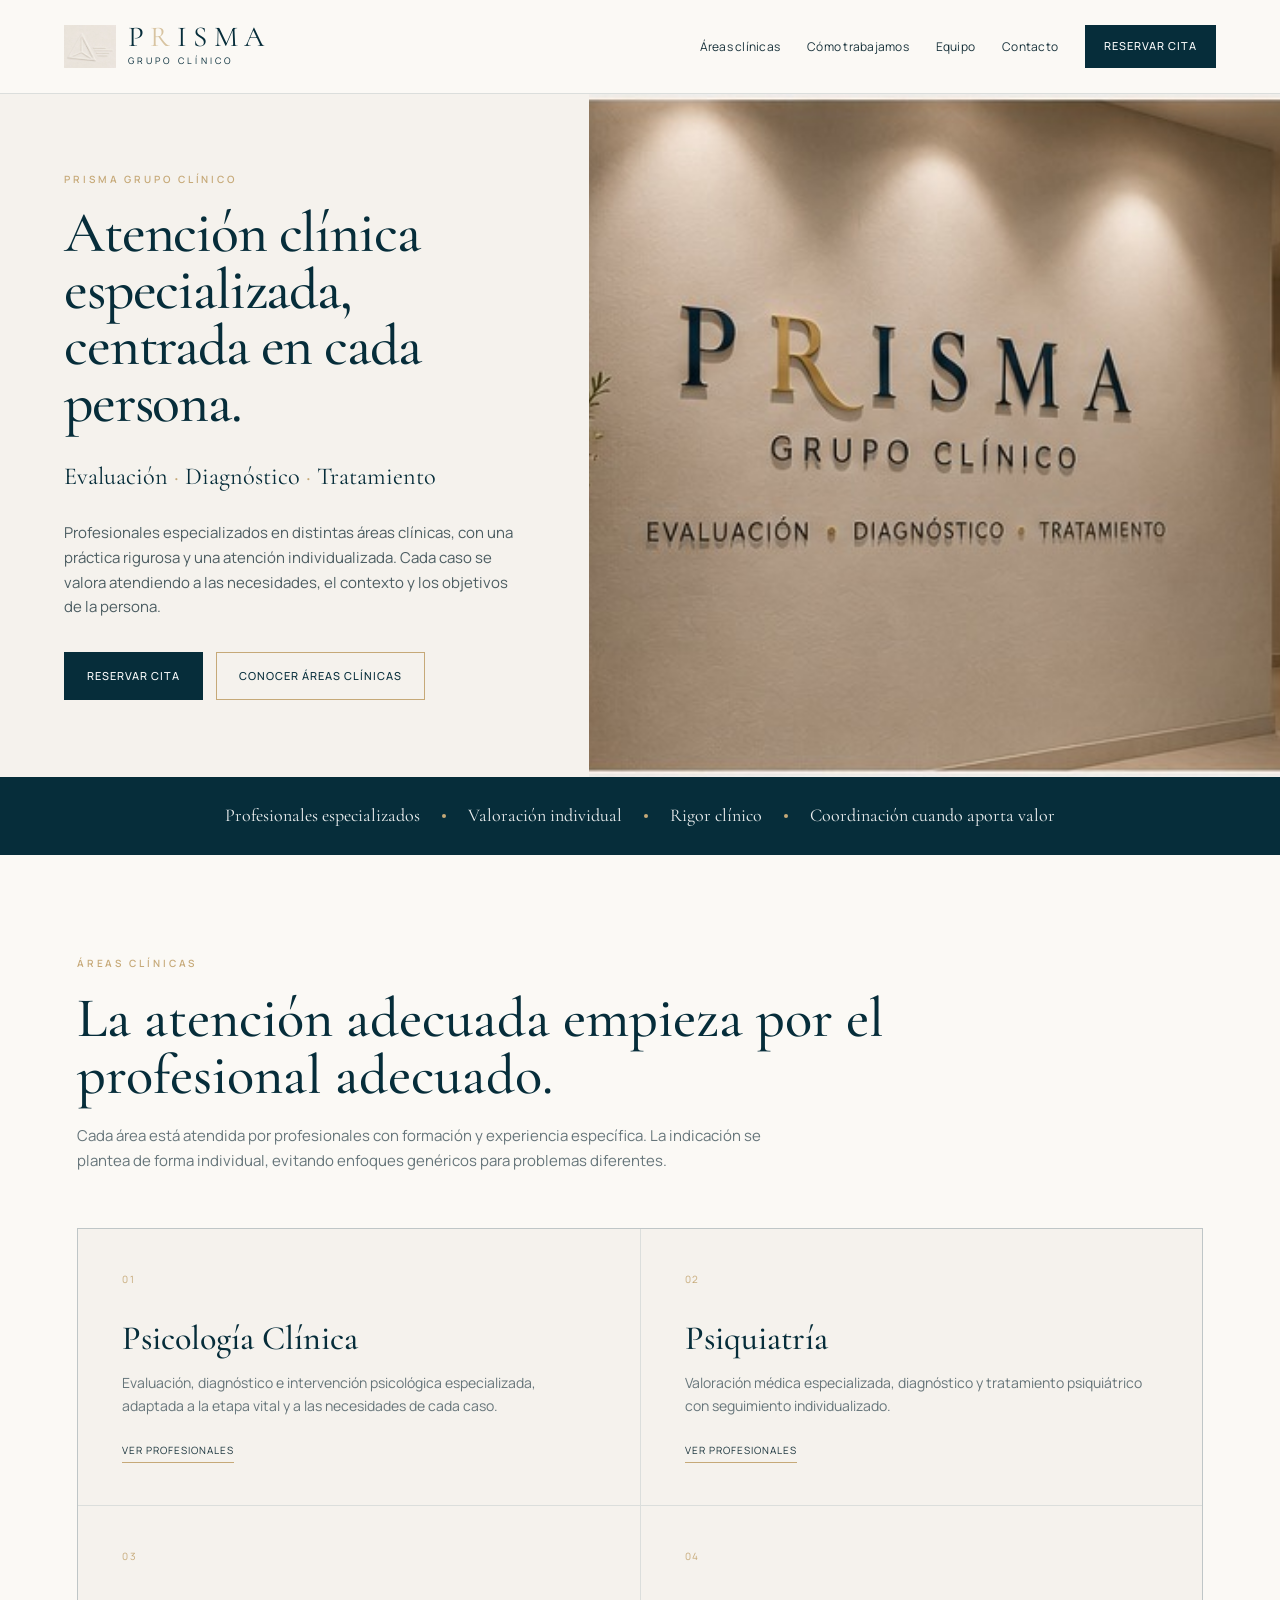
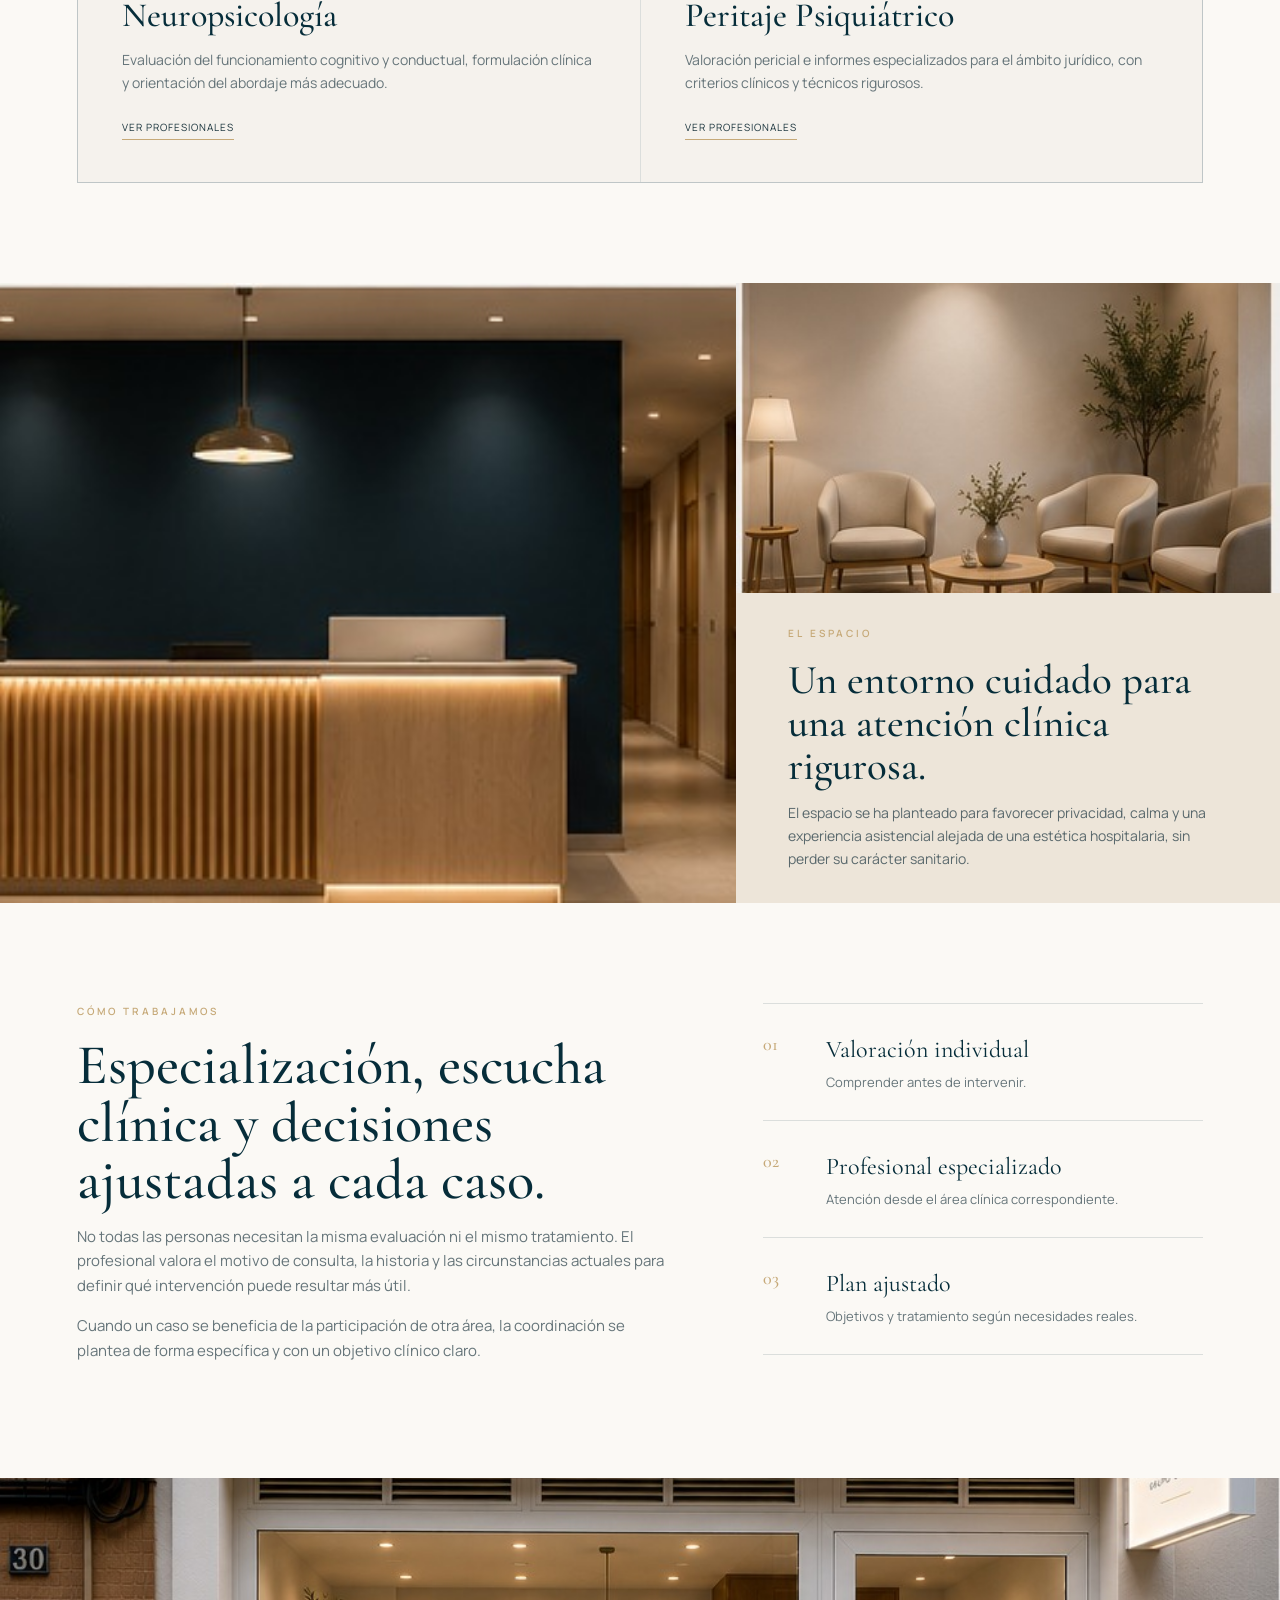
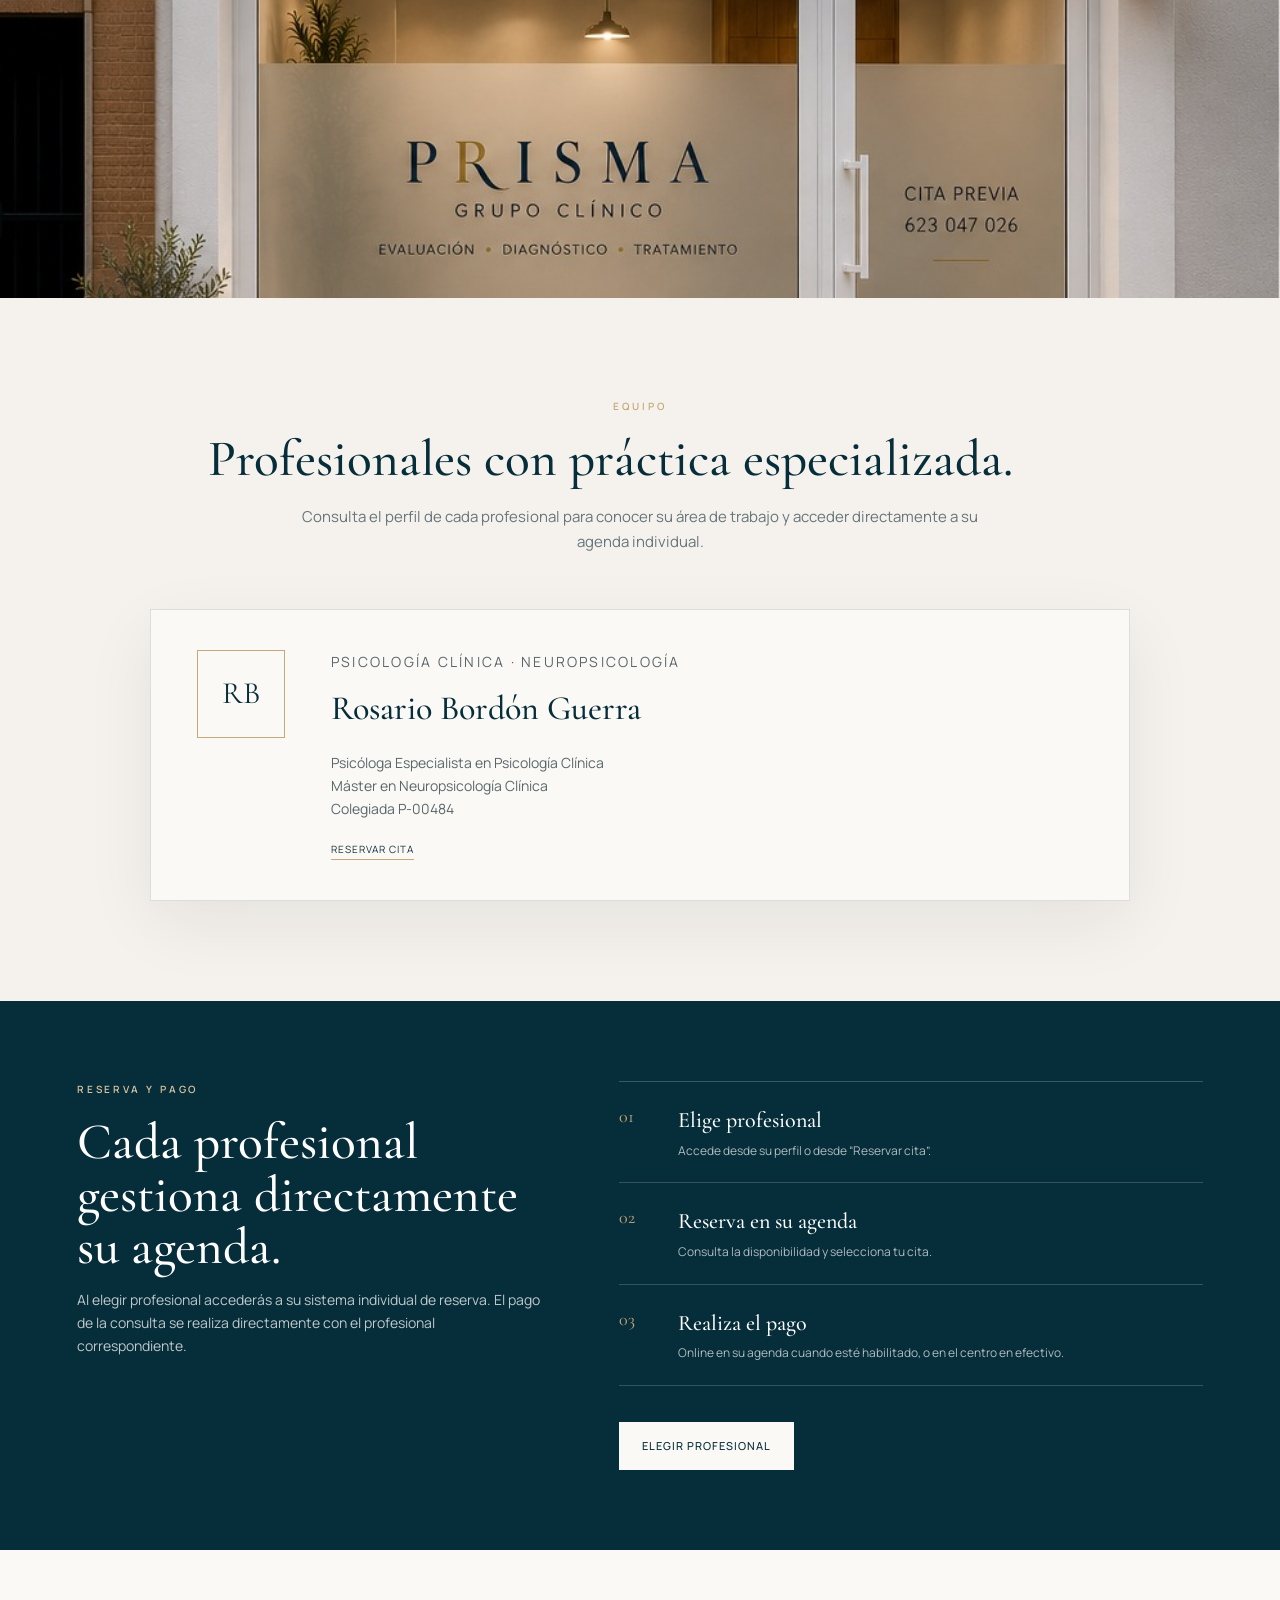
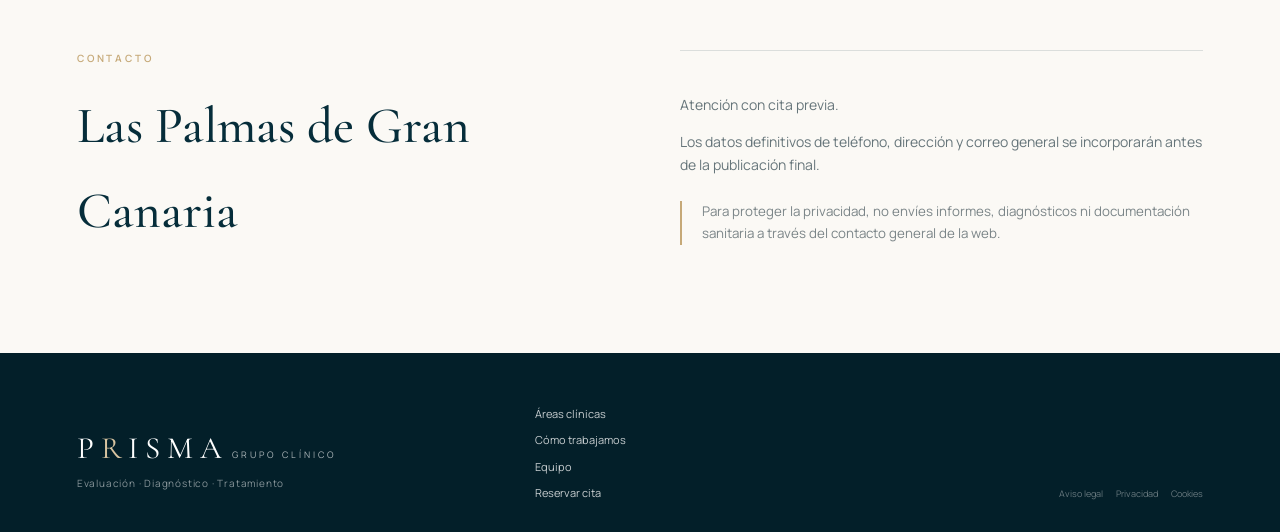
==== commit 63d59e52: "Add files via upload prisma 5" ====
--- a/index.html
+++ b/index.html
@@ -3,21 +3,27 @@
 <head>
   <meta charset="utf-8">
   <meta name="viewport" content="width=device-width, initial-scale=1">
-  <meta name="description" content="PRISMA Grupo Clínico. Evaluación, diagnóstico y tratamiento en Las Palmas de Gran Canaria.">
+  <meta name="description" content="PRISMA Grupo Clínico. Profesionales especializados en evaluación, diagnóstico y tratamiento en Las Palmas de Gran Canaria.">
   <title>PRISMA Grupo Clínico</title>
+  <link rel="preconnect" href="https://fonts.googleapis.com">
+  <link rel="preconnect" href="https://fonts.gstatic.com" crossorigin>
+  <link href="https://fonts.googleapis.com/css2?family=Cormorant+Garamond:wght@400;500;600&family=Manrope:wght@300;400;500;600&display=swap" rel="stylesheet">
   <link rel="stylesheet" href="styles.css">
 </head>
 <body>
   <header class="site-header" id="inicio">
     <a class="brand" href="#inicio" aria-label="PRISMA Grupo Clínico, inicio">
-      <span class="brand-word"><span>P</span><span class="brand-r">R</span><span>I</span><span>S</span><span>M</span><span>A</span></span>
-      <span class="brand-sub">GRUPO CLÍNICO</span>
+      <img class="brand-symbol" src="simbolo-prisma.jpg" alt="">
+      <span class="brand-lockup">
+        <span class="brand-word"><span>P</span><span class="brand-r">R</span><span>I</span><span>S</span><span>M</span><span>A</span></span>
+        <span class="brand-sub">GRUPO CLÍNICO</span>
+      </span>
     </a>
     <button class="menu-toggle" aria-label="Abrir menú" aria-expanded="false">☰</button>
     <nav class="main-nav" aria-label="Navegación principal">
-      <a href="#servicios">Áreas clínicas</a>
+      <a href="#areas">Áreas clínicas</a>
+      <a href="#enfoque">Cómo trabajamos</a>
       <a href="#equipo">Equipo</a>
-      <a href="#prisma">PRISMA</a>
       <a href="#contacto">Contacto</a>
       <a class="btn btn-small" href="reserva.html">Reservar cita</a>
     </nav>
@@ -26,80 +32,97 @@
   <main>
     <section class="hero">
       <div class="hero-copy">
-        <p class="hero-group">GRUPO CLÍNICO</p>
-        <h1 class="hero-brand" aria-label="PRISMA"><span>P</span><span class="hero-r">R</span><span>I</span><span>S</span><span>M</span><span>A</span></h1>
-        <span class="hero-rule" aria-hidden="true"></span>
+        <p class="eyebrow">PRISMA GRUPO CLÍNICO</p>
+        <h1>Atención clínica especializada, centrada en cada persona.</h1>
         <p class="hero-tagline">Evaluación <span>·</span> Diagnóstico <span>·</span> Tratamiento</p>
-        <p class="lead">Atención clínica orientada a comprender cada caso con rigor, establecer un diagnóstico cuando sea necesario y plantear el tratamiento más adecuado.</p>
+        <p class="lead">Profesionales especializados en distintas áreas clínicas, con una práctica rigurosa y una atención individualizada. Cada caso se valora atendiendo a las necesidades, el contexto y los objetivos de la persona.</p>
         <div class="hero-actions">
           <a class="btn" href="reserva.html">Reservar cita</a>
-          <a class="btn btn-outline" href="#servicios">Conocer áreas clínicas</a>
+          <a class="btn btn-outline" href="#areas">Conocer áreas clínicas</a>
         </div>
       </div>
-      <div class="hero-image" role="img" aria-label="Pared de entrada de PRISMA Grupo Clínico"></div>
+      <figure class="hero-visual">
+        <img src="pared-prisma.jpg" alt="Pared de entrada de PRISMA Grupo Clínico">
+      </figure>
     </section>
 
-    <section class="values-strip" aria-label="Principios de atención">
-      <div><strong>Rigor clínico</strong><span>Evaluación fundamentada</span></div>
-      <div><strong>Atención personalizada</strong><span>Cada caso es diferente</span></div>
-      <div><strong>Coordinación clínica</strong><span>Cuando el caso lo requiere</span></div>
-      <div><strong>Confidencialidad</strong><span>Privacidad y respeto</span></div>
+    <section class="trust-line" aria-label="Principios de atención">
+      <span>Profesionales especializados</span>
+      <i aria-hidden="true"></i>
+      <span>Valoración individual</span>
+      <i aria-hidden="true"></i>
+      <span>Rigor clínico</span>
+      <i aria-hidden="true"></i>
+      <span>Coordinación cuando aporta valor</span>
     </section>
 
-    <section class="section services" id="servicios">
-      <div class="services-heading">
-        <div>
-          <p class="eyebrow">ÁREAS CLÍNICAS</p>
-          <h2>Atención especializada</h2>
-        </div>
-        <p>Evaluación y tratamiento desde distintas áreas clínicas, con indicación individualizada según las necesidades de cada persona.</p>
+    <section class="section areas" id="areas">
+      <div class="section-intro">
+        <p class="eyebrow">ÁREAS CLÍNICAS</p>
+        <h2>La atención adecuada empieza por el profesional adecuado.</h2>
+        <p>Cada área está atendida por profesionales con formación y experiencia específica. La indicación se plantea de forma individual, evitando enfoques genéricos para problemas diferentes.</p>
       </div>
 
-      <div class="services-grid">
-        <article class="service-card">
-          <span class="service-kicker">PSICOLOGÍA</span>
+      <div class="area-grid">
+        <article class="area-card">
+          <span class="area-label">01</span>
           <h3>Psicología Clínica</h3>
-          <p>Evaluación, diagnóstico e intervención psicológica especializada.</p>
-          <a href="#equipo">Conocer profesionales</a>
+          <p>Evaluación, diagnóstico e intervención psicológica especializada, adaptada a la etapa vital y a las necesidades de cada caso.</p>
+          <a href="#equipo">Ver profesionales</a>
         </article>
-        <article class="service-card">
-          <span class="service-kicker">MEDICINA</span>
+        <article class="area-card">
+          <span class="area-label">02</span>
           <h3>Psiquiatría</h3>
-          <p>Valoración, diagnóstico y tratamiento psiquiátrico individualizado.</p>
-          <a href="#equipo">Conocer profesionales</a>
+          <p>Valoración médica especializada, diagnóstico y tratamiento psiquiátrico con seguimiento individualizado.</p>
+          <a href="#equipo">Ver profesionales</a>
         </article>
-        <article class="service-card">
-          <span class="service-kicker">EVALUACIÓN</span>
+        <article class="area-card">
+          <span class="area-label">03</span>
           <h3>Neuropsicología</h3>
-          <p>Evaluación neuropsicológica y abordaje de alteraciones cognitivas y conductuales.</p>
-          <a href="#equipo">Conocer profesionales</a>
+          <p>Evaluación del funcionamiento cognitivo y conductual, formulación clínica y orientación del abordaje más adecuado.</p>
+          <a href="#equipo">Ver profesionales</a>
         </article>
-        <article class="service-card">
-          <span class="service-kicker">ÁMBITO JURÍDICO</span>
+        <article class="area-card">
+          <span class="area-label">04</span>
           <h3>Peritaje Psiquiátrico</h3>
-          <p>Valoración pericial psiquiátrica e informes especializados para el ámbito jurídico.</p>
-          <a href="#equipo">Conocer profesionales</a>
+          <p>Valoración pericial e informes especializados para el ámbito jurídico, con criterios clínicos y técnicos rigurosos.</p>
+          <a href="#equipo">Ver profesionales</a>
         </article>
       </div>
     </section>
 
-    <section class="prisma-split" id="prisma">
-      <div class="prisma-photo" role="img" aria-label="Recepción de PRISMA Grupo Clínico"></div>
-      <div class="prisma-copy">
-        <p class="eyebrow">PRISMA</p>
-        <h2>Comprender antes de intervenir</h2>
-        <p>Una buena atención clínica comienza por una valoración cuidadosa. El objetivo es entender qué está ocurriendo, qué factores intervienen y qué tipo de ayuda puede resultar realmente útil.</p>
-        <p>Cuando es necesario, la atención puede coordinar distintas áreas profesionales sin perder la individualización del caso.</p>
+    <section class="visual-story" aria-label="Espacios PRISMA">
+      <figure class="visual-large"><img src="recepcion-prisma.jpg" alt="Recepción de PRISMA Grupo Clínico"></figure>
+      <figure class="visual-small"><img src="sala-espera-prisma.jpg" alt="Zona de espera de PRISMA Grupo Clínico"></figure>
+      <div class="visual-caption">
+        <p class="eyebrow">EL ESPACIO</p>
+        <h2>Un entorno cuidado para una atención clínica rigurosa.</h2>
+        <p>El espacio se ha planteado para favorecer privacidad, calma y una experiencia asistencial alejada de una estética hospitalaria, sin perder su carácter sanitario.</p>
       </div>
     </section>
 
+    <section class="section approach" id="enfoque">
+      <div class="approach-copy">
+        <p class="eyebrow">CÓMO TRABAJAMOS</p>
+        <h2>Especialización, escucha clínica y decisiones ajustadas a cada caso.</h2>
+        <p>No todas las personas necesitan la misma evaluación ni el mismo tratamiento. El profesional valora el motivo de consulta, la historia y las circunstancias actuales para definir qué intervención puede resultar más útil.</p>
+        <p>Cuando un caso se beneficia de la participación de otra área, la coordinación se plantea de forma específica y con un objetivo clínico claro.</p>
+      </div>
+      <div class="approach-points">
+        <div><strong>01</strong><span>Valoración individual</span><p>Comprender antes de intervenir.</p></div>
+        <div><strong>02</strong><span>Profesional especializado</span><p>Atención desde el área clínica correspondiente.</p></div>
+        <div><strong>03</strong><span>Plan ajustado</span><p>Objetivos y tratamiento según necesidades reales.</p></div>
+      </div>
+    </section>
+
+    <section class="image-break"><img src="fachada-prisma.jpg" alt="Proyecto de fachada de PRISMA Grupo Clínico"></section>
+
     <section class="section team" id="equipo">
-      <div class="team-heading">
+      <div class="section-intro team-intro">
         <p class="eyebrow">EQUIPO</p>
-        <h2>Profesionales</h2>
-        <p>Consulta el perfil del profesional y accede directamente a su sistema individual de reserva.</p>
+        <h2>Profesionales con práctica especializada.</h2>
+        <p>Consulta el perfil de cada profesional para conocer su área de trabajo y acceder directamente a su agenda individual.</p>
       </div>
-
       <article class="professional-card">
         <div class="professional-mark">RB</div>
         <div class="professional-content">
@@ -109,26 +132,32 @@
           <a class="text-link" href="reserva.html#rosario">Reservar cita</a>
         </div>
       </article>
-      <p class="team-note">Los perfiles del resto del equipo se incorporarán cuando estén cerrados sus datos profesionales y enlaces de agenda.</p>
     </section>
 
-    <section class="booking-band">
-      <div>
-        <p class="eyebrow light">CITA PREVIA</p>
-        <h2>Elige el profesional con el que deseas solicitar cita</h2>
-        <p>Cada perfil te llevará a su sistema individual de reserva.</p>
+    <section class="booking-section" id="reserva">
+      <div class="booking-copy">
+        <p class="eyebrow light">RESERVA Y PAGO</p>
+        <h2>Cada profesional gestiona directamente su agenda.</h2>
+        <p>Al elegir profesional accederás a su sistema individual de reserva. El pago de la consulta se realiza directamente con el profesional correspondiente.</p>
       </div>
-      <a class="btn btn-light" href="reserva.html">Elegir profesional</a>
+      <div class="booking-steps">
+        <div><span>01</span><strong>Elige profesional</strong><p>Accede desde su perfil o desde “Reservar cita”.</p></div>
+        <div><span>02</span><strong>Reserva en su agenda</strong><p>Consulta la disponibilidad y selecciona tu cita.</p></div>
+        <div><span>03</span><strong>Realiza el pago</strong><p>Online en su agenda cuando esté habilitado, o en el centro en efectivo.</p></div>
+      </div>
+      <a class="btn btn-light booking-cta" href="reserva.html">Elegir profesional</a>
     </section>
 
     <section class="section contact" id="contacto">
-      <div class="contact-copy">
+      <div>
         <p class="eyebrow">CONTACTO</p>
         <h2>Las Palmas de Gran Canaria</h2>
-        <p>Atención con cita previa. Los datos definitivos de contacto se incorporarán antes de la publicación final.</p>
       </div>
-      <div class="contact-rule"></div>
-      <p class="privacy-note">Para proteger la privacidad, no envíes informes clínicos, diagnósticos ni documentación sanitaria a través de un contacto general de la web.</p>
+      <div class="contact-details">
+        <p>Atención con cita previa.</p>
+        <p>Los datos definitivos de teléfono, dirección y correo general se incorporarán antes de la publicación final.</p>
+        <small>Para proteger la privacidad, no envíes informes, diagnósticos ni documentación sanitaria a través del contacto general de la web.</small>
+      </div>
     </section>
   </main>
 
@@ -139,14 +168,12 @@
       <p>Evaluación · Diagnóstico · Tratamiento</p>
     </div>
     <div class="footer-links">
-      <a href="#servicios">Áreas clínicas</a>
+      <a href="#areas">Áreas clínicas</a>
+      <a href="#enfoque">Cómo trabajamos</a>
       <a href="#equipo">Equipo</a>
-      <a href="#contacto">Contacto</a>
       <a href="reserva.html">Reservar cita</a>
     </div>
-    <div class="legal-links" aria-label="Enlaces legales pendientes">
-      <span>Aviso legal</span><span>Privacidad</span><span>Cookies</span>
-    </div>
+    <div class="legal-links"><span>Aviso legal</span><span>Privacidad</span><span>Cookies</span></div>
   </footer>
   <script src="script.js"></script>
 </body>
--- a/styles.css
+++ b/styles.css
@@ -1,129 +1,121 @@
 :root{
   --petrol:#062D3A;
-  --petrol-deep:#031F29;
+  --petrol-dark:#031F29;
   --ivory:#F5F2ED;
-  --ivory-soft:#FBF9F5;
+  --paper:#FBF9F5;
   --champagne:#C6A978;
-  --champagne-pastel:#D2B992;
-  --ink:#17323B;
+  --champagne-soft:#D8C4A1;
+  --ink:#18323B;
   --muted:#66757A;
-  --line:rgba(6,45,58,.14);
-  --shadow:0 24px 70px rgba(30,35,32,.10);
-  --serif:"Cormorant Garamond","Baskerville",Georgia,serif;
-  --sans:Inter,"Avenir Next",Avenir,"Segoe UI",Arial,sans-serif;
+  --line:rgba(6,45,58,.13);
+  --serif:"Cormorant Garamond",Georgia,serif;
+  --sans:"Manrope","Segoe UI",Arial,sans-serif;
 }
 *{box-sizing:border-box}
 html{scroll-behavior:smooth}
-body{margin:0;background:var(--ivory-soft);color:var(--ink);font-family:var(--sans);line-height:1.62}
+body{margin:0;background:var(--paper);color:var(--ink);font-family:var(--sans);line-height:1.65}
 a{color:inherit}
-.site-header{height:96px;padding:0 clamp(24px,5vw,88px);display:flex;align-items:center;justify-content:space-between;background:rgba(251,249,245,.98);position:sticky;top:0;z-index:50;border-bottom:1px solid rgba(6,45,58,.07);backdrop-filter:blur(10px)}
+img{max-width:100%;display:block}
+
+.site-header{height:94px;padding:0 clamp(22px,5vw,82px);display:flex;align-items:center;justify-content:space-between;background:rgba(251,249,245,.97);position:sticky;top:0;z-index:50;border-bottom:1px solid var(--line);backdrop-filter:blur(12px)}
 .site-header.compact{position:relative}
-.brand{text-decoration:none;display:flex;flex-direction:column;gap:4px;min-width:235px}
-.brand-word{font-family:var(--serif);font-size:31px;line-height:1;letter-spacing:.23em;color:var(--petrol);white-space:nowrap}
-.brand-r{color:var(--champagne-pastel)}
-.brand-sub{font-size:10px;letter-spacing:.34em;margin-left:2px;color:var(--petrol)}
-.main-nav{display:flex;align-items:center;gap:31px}
-.main-nav>a:not(.btn){text-decoration:none;font-size:13px;letter-spacing:.03em}
-.menu-toggle{display:none;background:none;border:0;font-size:24px;color:var(--petrol)}
-.btn{display:inline-flex;align-items:center;justify-content:center;background:var(--petrol);color:white;text-decoration:none;border:1px solid var(--petrol);padding:14px 24px;font-size:12px;letter-spacing:.07em;text-transform:uppercase;transition:.2s;cursor:pointer}
+.brand{display:flex;align-items:center;gap:12px;text-decoration:none;min-width:285px}
+.brand-symbol{width:52px;height:43px;object-fit:cover;object-position:45% 50%;mix-blend-mode:multiply;opacity:.88}
+.brand-lockup{display:flex;flex-direction:column;gap:4px}
+.brand-word{font-family:var(--serif);font-size:29px;line-height:.88;letter-spacing:.22em;color:var(--petrol);white-space:nowrap}
+.brand-r{color:var(--champagne-soft)}
+.brand-sub{font-size:9px;letter-spacing:.34em;color:var(--petrol)}
+.main-nav{display:flex;align-items:center;gap:27px}
+.main-nav>a:not(.btn){font-size:12px;text-decoration:none;letter-spacing:.02em}
+.menu-toggle{display:none;border:0;background:none;font-size:24px;color:var(--petrol)}
+.btn{display:inline-flex;align-items:center;justify-content:center;text-decoration:none;text-transform:uppercase;letter-spacing:.09em;font-size:11px;font-weight:500;padding:14px 22px;background:var(--petrol);color:white;border:1px solid var(--petrol);transition:.2s;cursor:pointer}
 .btn:hover{background:#0A3A49;transform:translateY(-1px)}
-.btn-small{padding:12px 19px}
+.btn-small{padding:11px 18px}
 .btn-outline{background:transparent;color:var(--petrol);border-color:var(--champagne)}
 .btn-outline:hover{background:rgba(198,169,120,.08)}
-.btn-light{background:var(--ivory-soft);border-color:var(--ivory-soft);color:var(--petrol)}
-.btn:disabled{opacity:.55;cursor:not-allowed;transform:none}
+.btn-light{background:var(--paper);color:var(--petrol);border-color:var(--paper)}
+.btn:disabled{opacity:.52;cursor:not-allowed;transform:none}
 
-.hero{min-height:620px;display:grid;grid-template-columns:minmax(0,42%) minmax(0,58%);background:var(--ivory);overflow:hidden}
-.hero-copy{min-width:0;padding:clamp(58px,7vw,100px) clamp(36px,5vw,82px);display:flex;flex-direction:column;justify-content:center;overflow:hidden}
-.hero-group{font-size:11px;letter-spacing:.34em;font-weight:600;color:var(--champagne);margin:0 0 22px}
-.hero-brand{display:flex;align-items:baseline;gap:.075em;max-width:100%;font-family:var(--serif);font-size:clamp(56px,5.1vw,88px);font-weight:400;line-height:.92;letter-spacing:.015em;color:var(--petrol);margin:0;white-space:nowrap}
-.hero-r{color:var(--champagne-pastel)}
-.hero-rule{width:46px;height:1px;background:var(--champagne);margin:28px 0 24px}
-.hero-tagline{font-family:var(--serif);font-size:clamp(25px,2.15vw,36px);line-height:1.15;color:var(--petrol);margin:0;white-space:nowrap}
-.hero-tagline span{color:var(--champagne)}
-.lead{max-width:560px;font-size:16px;color:#46585d;margin:28px 0 32px}
-.hero-actions{display:flex;gap:14px;flex-wrap:wrap}
-.hero-image{background:url('pared-prisma.jpg') center/cover no-repeat;min-height:620px;border-left:1px solid rgba(6,45,58,.07)}
+.eyebrow{font-size:10px;letter-spacing:.29em;font-weight:600;color:var(--champagne);margin:0 0 18px}.eyebrow.light{color:var(--champagne-soft)}
+.hero{display:grid;grid-template-columns:minmax(0,46%) minmax(0,54%);min-height:650px;background:var(--ivory);overflow:hidden}
+.hero-copy{padding:clamp(56px,6vw,96px) clamp(34px,5vw,82px);display:flex;flex-direction:column;justify-content:center;min-width:0}
+.hero h1{font-family:var(--serif);font-weight:500;font-size:clamp(48px,4.5vw,70px);line-height:.98;letter-spacing:-.02em;color:var(--petrol);max-width:650px;margin:0}
+.hero-tagline{font-family:var(--serif);font-size:clamp(22px,1.9vw,30px);color:var(--petrol);margin:26px 0 0;white-space:normal}.hero-tagline span{color:var(--champagne)}
+.lead{max-width:620px;font-size:15px;color:#4c5d62;margin:24px 0 32px}
+.hero-actions{display:flex;gap:13px;flex-wrap:wrap}
+.hero-visual{margin:0;min-width:0;overflow:hidden;background:#ddd0bf}
+.hero-visual img{width:100%;height:100%;min-height:650px;object-fit:cover;object-position:center}
 
-.values-strip{min-height:118px;background:var(--petrol);color:white;padding:25px clamp(30px,6vw,100px);display:grid;grid-template-columns:repeat(4,1fr);align-items:center}
-.values-strip>div{padding:2px 28px;border-right:1px solid rgba(255,255,255,.18)}
-.values-strip>div:first-child{padding-left:0}.values-strip>div:last-child{border-right:0;padding-right:0}
-.values-strip strong{display:block;font-family:var(--serif);font-size:20px;font-weight:400;margin-bottom:3px}
-.values-strip span{font-size:12px;color:rgba(255,255,255,.72)}
+.trust-line{min-height:78px;background:var(--petrol);color:white;display:flex;align-items:center;justify-content:center;gap:22px;padding:20px 35px;flex-wrap:wrap}
+.trust-line span{font-family:var(--serif);font-size:18px;color:rgba(255,255,255,.92)}
+.trust-line i{width:4px;height:4px;border-radius:50%;background:var(--champagne);display:block}
 
-.section{padding:96px clamp(30px,6vw,100px)}
-.eyebrow{font-size:11px;letter-spacing:.28em;font-weight:600;color:var(--champagne);margin:0 0 16px}
-.eyebrow.light{color:var(--champagne-pastel)}
-.services{background:var(--ivory-soft)}
-.services-heading{display:grid;grid-template-columns:1fr 1fr;gap:60px;align-items:end;max-width:1280px;margin:0 auto 48px}
-.services-heading h2,.team-heading h2,.prisma-copy h2,.contact-copy h2,.booking-band h2,.booking-intro h1,.booking-card h2{font-family:var(--serif);font-weight:400;color:var(--petrol);margin:0}
-.services-heading h2{font-size:clamp(42px,4.2vw,62px);line-height:1}
-.services-heading>p{max-width:540px;margin:0;color:var(--muted);font-size:15px}
-.services-grid{max-width:1280px;margin:auto;display:grid;grid-template-columns:repeat(4,1fr);gap:16px}
-.service-card{min-height:275px;background:var(--ivory);border-top:2px solid var(--champagne);padding:30px 28px 28px;display:flex;flex-direction:column}
-.service-kicker{font-size:9px;letter-spacing:.2em;color:var(--champagne);margin-bottom:34px}
-.service-card h3{font-family:var(--serif);font-weight:400;color:var(--petrol);font-size:28px;line-height:1.08;margin:0 0 15px}
-.service-card p{font-size:14px;color:var(--muted);margin:0 0 24px}
-.service-card a,.text-link{margin-top:auto;align-self:flex-start;text-decoration:none;text-transform:uppercase;font-size:10px;letter-spacing:.1em;color:var(--petrol);border-bottom:1px solid var(--champagne);padding-bottom:3px}
+.section{padding:100px clamp(28px,6vw,100px)}
+.section-intro{max-width:880px;margin-bottom:54px}
+.section-intro h2,.visual-caption h2,.approach-copy h2,.team h2,.booking-section h2,.contact h2,.booking-intro h1,.booking-card h2{font-family:var(--serif);font-weight:500;color:var(--petrol);margin:0}
+.section-intro h2{font-size:clamp(42px,4.4vw,63px);line-height:1.02;max-width:820px}
+.section-intro>p:last-child{max-width:720px;color:var(--muted);font-size:15px;margin-top:20px}
+.areas{background:var(--paper)}
+.area-grid{display:grid;grid-template-columns:repeat(2,1fr);gap:1px;background:var(--line);border:1px solid var(--line)}
+.area-card{background:var(--ivory);padding:42px 44px;min-height:275px;display:flex;flex-direction:column}
+.area-label{font-size:10px;letter-spacing:.18em;color:var(--champagne);margin-bottom:34px}
+.area-card h3{font-family:var(--serif);font-size:34px;line-height:1.05;font-weight:500;color:var(--petrol);margin:0 0 14px}
+.area-card p{font-size:14px;color:var(--muted);max-width:520px;margin:0 0 25px}
+.area-card a,.text-link{margin-top:auto;align-self:flex-start;font-size:10px;text-transform:uppercase;letter-spacing:.1em;text-decoration:none;border-bottom:1px solid var(--champagne);padding-bottom:3px}
 
-.prisma-split{display:grid;grid-template-columns:56% 44%;min-height:560px;background:#efe9df}
-.prisma-photo{background:url('recepcion-prisma.jpg') center/cover no-repeat;min-height:560px}
-.prisma-copy{padding:clamp(58px,7vw,100px);display:flex;flex-direction:column;justify-content:center}
-.prisma-copy h2{font-size:clamp(42px,4.3vw,62px);line-height:1.03;margin-bottom:24px}
-.prisma-copy p:not(.eyebrow){color:#536267;max-width:590px;font-size:15px}
+.visual-story{display:grid;grid-template-columns:1.15fr .85fr;grid-template-rows:310px 310px;background:#EDE5D9}
+.visual-story figure{margin:0;overflow:hidden}.visual-story img{width:100%;height:100%;object-fit:cover}
+.visual-large{grid-row:1/3}.visual-small{grid-column:2;grid-row:1}
+.visual-caption{grid-column:2;grid-row:2;padding:42px 52px;display:flex;flex-direction:column;justify-content:center;background:#EDE5D9}
+.visual-caption h2{font-size:clamp(34px,3.2vw,49px);line-height:1.04}.visual-caption p:last-child{color:#59686c;font-size:14px;margin-bottom:0}
 
-.team{background:var(--ivory)}
-.team-heading{max-width:760px;margin:0 auto 42px;text-align:center}
-.team-heading h2{font-size:clamp(42px,4vw,58px);line-height:1}
-.team-heading>p:last-child{color:var(--muted);font-size:15px}
-.professional-card{max-width:960px;margin:auto;background:var(--ivory-soft);border:1px solid var(--line);padding:36px 42px;display:grid;grid-template-columns:100px 1fr;gap:32px;box-shadow:var(--shadow)}
-.professional-mark{width:84px;height:84px;border:1px solid var(--champagne);display:flex;align-items:center;justify-content:center;font-family:var(--serif);font-size:30px;color:var(--petrol)}
-.professional-role{font-size:10px;letter-spacing:.13em;text-transform:uppercase;color:var(--champagne);margin:0 0 7px}
-.professional-card h3{font-family:var(--serif);font-size:33px;font-weight:400;color:var(--petrol);margin:0 0 12px;line-height:1.1}
-.professional-card p{font-size:14px;color:#59676b}
-.team-note{text-align:center;max-width:720px;margin:24px auto 0;font-size:12px;color:#7b878a}
+.approach{display:grid;grid-template-columns:1.15fr .85fr;gap:90px;align-items:start;background:var(--paper)}
+.approach-copy h2{font-size:clamp(42px,4.4vw,62px);line-height:1.02;max-width:780px}
+.approach-copy p:not(.eyebrow){max-width:720px;color:var(--muted);font-size:15px}
+.approach-points{border-top:1px solid var(--line)}
+.approach-points>div{display:grid;grid-template-columns:45px 1fr;column-gap:18px;padding:26px 0;border-bottom:1px solid var(--line)}
+.approach-points strong{grid-row:1/3;font-family:var(--serif);font-weight:500;color:var(--champagne);font-size:18px}
+.approach-points span{font-family:var(--serif);font-size:24px;color:var(--petrol)}
+.approach-points p{font-size:13px;color:var(--muted);margin:3px 0 0}
 
-.booking-band{background:var(--petrol);color:white;padding:58px clamp(30px,7vw,110px);display:flex;justify-content:space-between;align-items:center;gap:40px}
-.booking-band>div{max-width:780px}
-.booking-band h2{color:white;font-size:clamp(34px,3.8vw,52px);line-height:1.05}
-.booking-band p:not(.eyebrow){color:rgba(255,255,255,.74);margin-bottom:0}
+.image-break{height:420px;overflow:hidden;background:#ddd}.image-break img{width:100%;height:100%;object-fit:cover;object-position:center 42%}
 
-.contact{display:grid;grid-template-columns:1fr 1px 1fr;gap:56px;align-items:center;background:var(--ivory-soft)}
-.contact-copy{max-width:560px}
-.contact-copy h2{font-size:clamp(40px,4vw,56px);line-height:1.05}
-.contact-copy p:last-child{color:var(--muted)}
-.contact-rule{height:130px;background:var(--line)}
-.privacy-note{max-width:520px;color:#66757A;font-size:14px;border-left:2px solid var(--champagne);padding-left:24px}
+.team{background:var(--ivory)}.team-intro{margin-left:auto;margin-right:auto;text-align:center}.team-intro h2{font-size:clamp(42px,4vw,58px)}.team-intro>p:last-child{margin-left:auto;margin-right:auto}
+.professional-card{max-width:980px;margin:auto;background:var(--paper);border:1px solid var(--line);padding:40px 46px;display:grid;grid-template-columns:100px 1fr;gap:34px;box-shadow:0 22px 65px rgba(28,34,32,.07)}
+.professional-mark{width:88px;height:88px;border:1px solid var(--champagne);display:flex;align-items:center;justify-content:center;font-family:var(--serif);font-size:31px;color:var(--petrol)}
+.professional-role{font-size:9px;letter-spacing:.16em;text-transform:uppercase;color:var(--champagne);margin:0 0 8px}
+.professional-card h3{font-family:var(--serif);font-size:34px;font-weight:500;color:var(--petrol);margin:0 0 12px}.professional-card p{font-size:14px;color:#59676b}
 
-.site-footer{background:var(--petrol-deep);color:white;padding:54px clamp(30px,6vw,100px) 32px;display:grid;grid-template-columns:1.2fr .8fr 1fr;gap:40px;align-items:end}
-.footer-brand .brand-word{color:white;font-size:33px}.footer-brand .brand-r{color:var(--champagne-pastel)}.footer-brand .brand-sub{color:rgba(255,255,255,.68)}
-.footer-brand p{font-size:11px;color:rgba(255,255,255,.56);letter-spacing:.07em}
-.footer-links{display:grid;gap:8px}.footer-links a{font-size:12px;color:rgba(255,255,255,.78);text-decoration:none}
-.legal-links{display:flex;gap:14px;justify-content:flex-end;color:rgba(255,255,255,.42);font-size:10px}
+.booking-section{background:var(--petrol);color:white;padding:80px clamp(28px,6vw,100px);display:grid;grid-template-columns:1fr 1.25fr;column-gap:75px;row-gap:36px;align-items:start}
+.booking-copy h2{color:white;font-size:clamp(39px,4vw,56px);line-height:1.03}.booking-copy p:last-child{color:rgba(255,255,255,.74);font-size:14px;max-width:620px}
+.booking-steps{border-top:1px solid rgba(255,255,255,.2)}
+.booking-steps>div{display:grid;grid-template-columns:45px 1fr;column-gap:14px;border-bottom:1px solid rgba(255,255,255,.18);padding:20px 0}
+.booking-steps span{grid-row:1/3;color:var(--champagne);font-family:var(--serif);font-size:18px}.booking-steps strong{font-family:var(--serif);font-size:22px;font-weight:500}.booking-steps p{font-size:12px;color:rgba(255,255,255,.68);margin:2px 0}
+.booking-cta{grid-column:2;justify-self:start}
 
-.back-link{text-decoration:none;font-size:13px;color:var(--petrol)}
-.booking-page{background:var(--ivory)}
-.booking-main{max-width:1180px;margin:auto;padding:88px 30px 120px}
-.booking-intro{max-width:720px;margin-bottom:50px}.booking-intro h1{font-size:clamp(52px,7vw,82px);line-height:1}.booking-intro>p:last-child{color:var(--muted);font-size:16px}
-.booking-grid{display:grid;grid-template-columns:repeat(3,1fr);gap:20px}
-.booking-card{background:var(--ivory-soft);border:1px solid var(--line);padding:34px;min-height:300px;display:flex;flex-direction:column;align-items:flex-start}.booking-card h2{font-size:31px;line-height:1.1;margin-bottom:12px}.booking-card .btn{margin-top:auto}.booking-card.muted{opacity:.58}.booking-footer{grid-template-columns:1fr auto}
+.contact{display:grid;grid-template-columns:1fr 1fr;gap:80px;background:var(--paper);align-items:start}.contact h2{font-size:clamp(42px,4vw,58px)}.contact-details{padding-top:28px;border-top:1px solid var(--line)}.contact-details p{color:var(--muted);font-size:14px}.contact-details small{display:block;border-left:2px solid var(--champagne);padding-left:20px;margin-top:25px;color:#7b8588;max-width:600px}
 
-@media(max-width:1150px){
-  .main-nav{gap:18px}.hero{grid-template-columns:46% 54%}.hero-copy{padding-left:38px;padding-right:38px}.hero-brand{font-size:clamp(52px,5.4vw,72px)}.hero-tagline{white-space:normal}
-  .services-grid{grid-template-columns:repeat(2,1fr)}
-  .values-strip{grid-template-columns:repeat(2,1fr);row-gap:18px}.values-strip>div:nth-child(2){border-right:0}.values-strip>div:nth-child(3){padding-left:0}
-  .booking-grid{grid-template-columns:1fr 1fr}
+.site-footer{background:var(--petrol-dark);color:white;padding:52px clamp(28px,6vw,100px) 30px;display:grid;grid-template-columns:1.2fr .8fr 1fr;gap:40px;align-items:end}
+.footer-brand .brand-word{color:white;font-size:31px}.footer-brand .brand-r{color:var(--champagne-soft)}.footer-brand .brand-sub{color:rgba(255,255,255,.67)}.footer-brand p{font-size:10px;color:rgba(255,255,255,.52);letter-spacing:.08em}.footer-links{display:grid;gap:8px}.footer-links a{font-size:11px;color:rgba(255,255,255,.78);text-decoration:none}.legal-links{display:flex;justify-content:flex-end;gap:13px;color:rgba(255,255,255,.4);font-size:9px}
+
+.back-link{text-decoration:none;font-size:12px;color:var(--petrol)}.light-link{color:white}
+.booking-page{background:var(--ivory)}.booking-main{max-width:1180px;margin:auto;padding:85px 30px 120px}.booking-intro{max-width:760px;margin-bottom:38px}.booking-intro h1{font-size:clamp(52px,7vw,82px);line-height:1}.booking-intro>p:last-child{color:var(--muted);font-size:15px}.payment-note{background:var(--petrol);color:white;padding:27px 32px;max-width:900px;margin-bottom:42px}.payment-note strong{font-family:var(--serif);font-size:24px;font-weight:500}.payment-note p{font-size:13px;color:rgba(255,255,255,.74);margin:7px 0 0}.booking-grid{display:grid;grid-template-columns:1fr 1fr;gap:20px}.booking-card{background:var(--paper);border:1px solid var(--line);padding:36px;min-height:310px;display:flex;flex-direction:column;align-items:flex-start}.booking-card h2{font-size:34px;line-height:1.08;margin-bottom:14px}.booking-card p{font-size:14px;color:var(--muted)}.booking-card .btn{margin-top:auto}.booking-card small{font-size:11px;color:#7b8588;margin-top:10px}.booking-card.muted{opacity:.58}.booking-footer{grid-template-columns:1fr auto}
+
+@media(max-width:1100px){
+  .main-nav{gap:16px}.brand{min-width:230px}.brand-symbol{width:45px}
+  .hero{grid-template-columns:48% 52%}.hero-copy{padding-left:38px;padding-right:38px}.hero h1{font-size:clamp(44px,4.7vw,58px)}
+  .visual-story{grid-template-columns:1fr 1fr}.approach{gap:55px}.booking-section{gap:45px}.area-grid{grid-template-columns:1fr 1fr}
 }
 @media(max-width:780px){
-  .site-header{height:78px;padding:0 20px}.brand{min-width:auto}.brand-word{font-size:24px}.brand-sub{font-size:8px}
-  .menu-toggle{display:block}.main-nav{display:none;position:absolute;left:0;right:0;top:78px;background:var(--ivory-soft);padding:24px;flex-direction:column;align-items:stretch;border-bottom:1px solid var(--line)}.main-nav.open{display:flex}.main-nav .btn{width:100%}
-  .hero{grid-template-columns:1fr;min-height:auto}.hero-image{min-height:390px;order:-1;border-left:0;border-bottom:1px solid var(--line)}.hero-copy{padding:48px 26px 54px}.hero-brand{font-size:clamp(50px,14vw,68px);gap:.06em}.hero-tagline{font-size:26px;white-space:normal}.lead{font-size:15px}
-  .values-strip{grid-template-columns:1fr;padding:24px}.values-strip>div{padding:14px 0!important;border-right:0!important;border-bottom:1px solid rgba(255,255,255,.16)}.values-strip>div:last-child{border-bottom:0}
-  .section{padding:72px 24px}.services-heading{grid-template-columns:1fr;gap:18px;margin-bottom:32px}.services-grid{grid-template-columns:1fr}.service-card{min-height:235px}.service-kicker{margin-bottom:22px}
-  .prisma-split{grid-template-columns:1fr}.prisma-photo{min-height:360px}.prisma-copy{padding:58px 28px}
+  .site-header{height:76px;padding:0 18px}.brand{min-width:auto}.brand-symbol{width:38px;height:34px}.brand-word{font-size:23px}.brand-sub{font-size:7px}.menu-toggle{display:block}.main-nav{display:none;position:absolute;top:76px;left:0;right:0;background:var(--paper);padding:22px;flex-direction:column;align-items:stretch;border-bottom:1px solid var(--line)}.main-nav.open{display:flex}.main-nav .btn{width:100%}
+  .hero{grid-template-columns:1fr;min-height:auto}.hero-visual{order:-1;height:390px}.hero-visual img{min-height:0;height:100%}.hero-copy{padding:48px 24px 54px}.hero h1{font-size:48px}.hero-tagline{font-size:24px}.lead{font-size:14px}
+  .trust-line{justify-content:flex-start;gap:10px 14px}.trust-line span{font-size:16px}
+  .section{padding:72px 24px}.section-intro h2{font-size:43px}.area-grid{grid-template-columns:1fr}.area-card{padding:34px 28px;min-height:240px}
+  .visual-story{display:grid;grid-template-columns:1fr;grid-template-rows:330px 260px auto}.visual-large{grid-column:1;grid-row:1}.visual-small{grid-column:1;grid-row:2}.visual-caption{grid-column:1;grid-row:3;padding:42px 28px}
+  .approach{grid-template-columns:1fr;gap:42px}.image-break{height:300px}
   .professional-card{grid-template-columns:1fr;padding:30px}.professional-mark{width:72px;height:72px}
-  .booking-band{flex-direction:column;align-items:flex-start;padding:54px 28px}.booking-band .btn{width:100%}
-  .contact{grid-template-columns:1fr;gap:28px}.contact-rule{height:1px;width:100%}.privacy-note{margin:0}
-  .site-footer{grid-template-columns:1fr;padding:48px 24px 28px}.legal-links{justify-content:flex-start;flex-wrap:wrap}
-  .booking-main{padding:68px 24px 88px}.booking-grid{grid-template-columns:1fr}.booking-footer{grid-template-columns:1fr}
+  .booking-section{grid-template-columns:1fr;padding:62px 25px;gap:34px}.booking-cta{grid-column:1}.booking-section .btn{width:100%}
+  .contact{grid-template-columns:1fr;gap:30px}.contact-details{padding-top:22px}
+  .site-footer{grid-template-columns:1fr;padding:45px 24px 28px}.legal-links{justify-content:flex-start;flex-wrap:wrap}
+  .booking-main{padding:65px 24px 88px}.booking-grid{grid-template-columns:1fr}.booking-footer{grid-template-columns:1fr}
 }
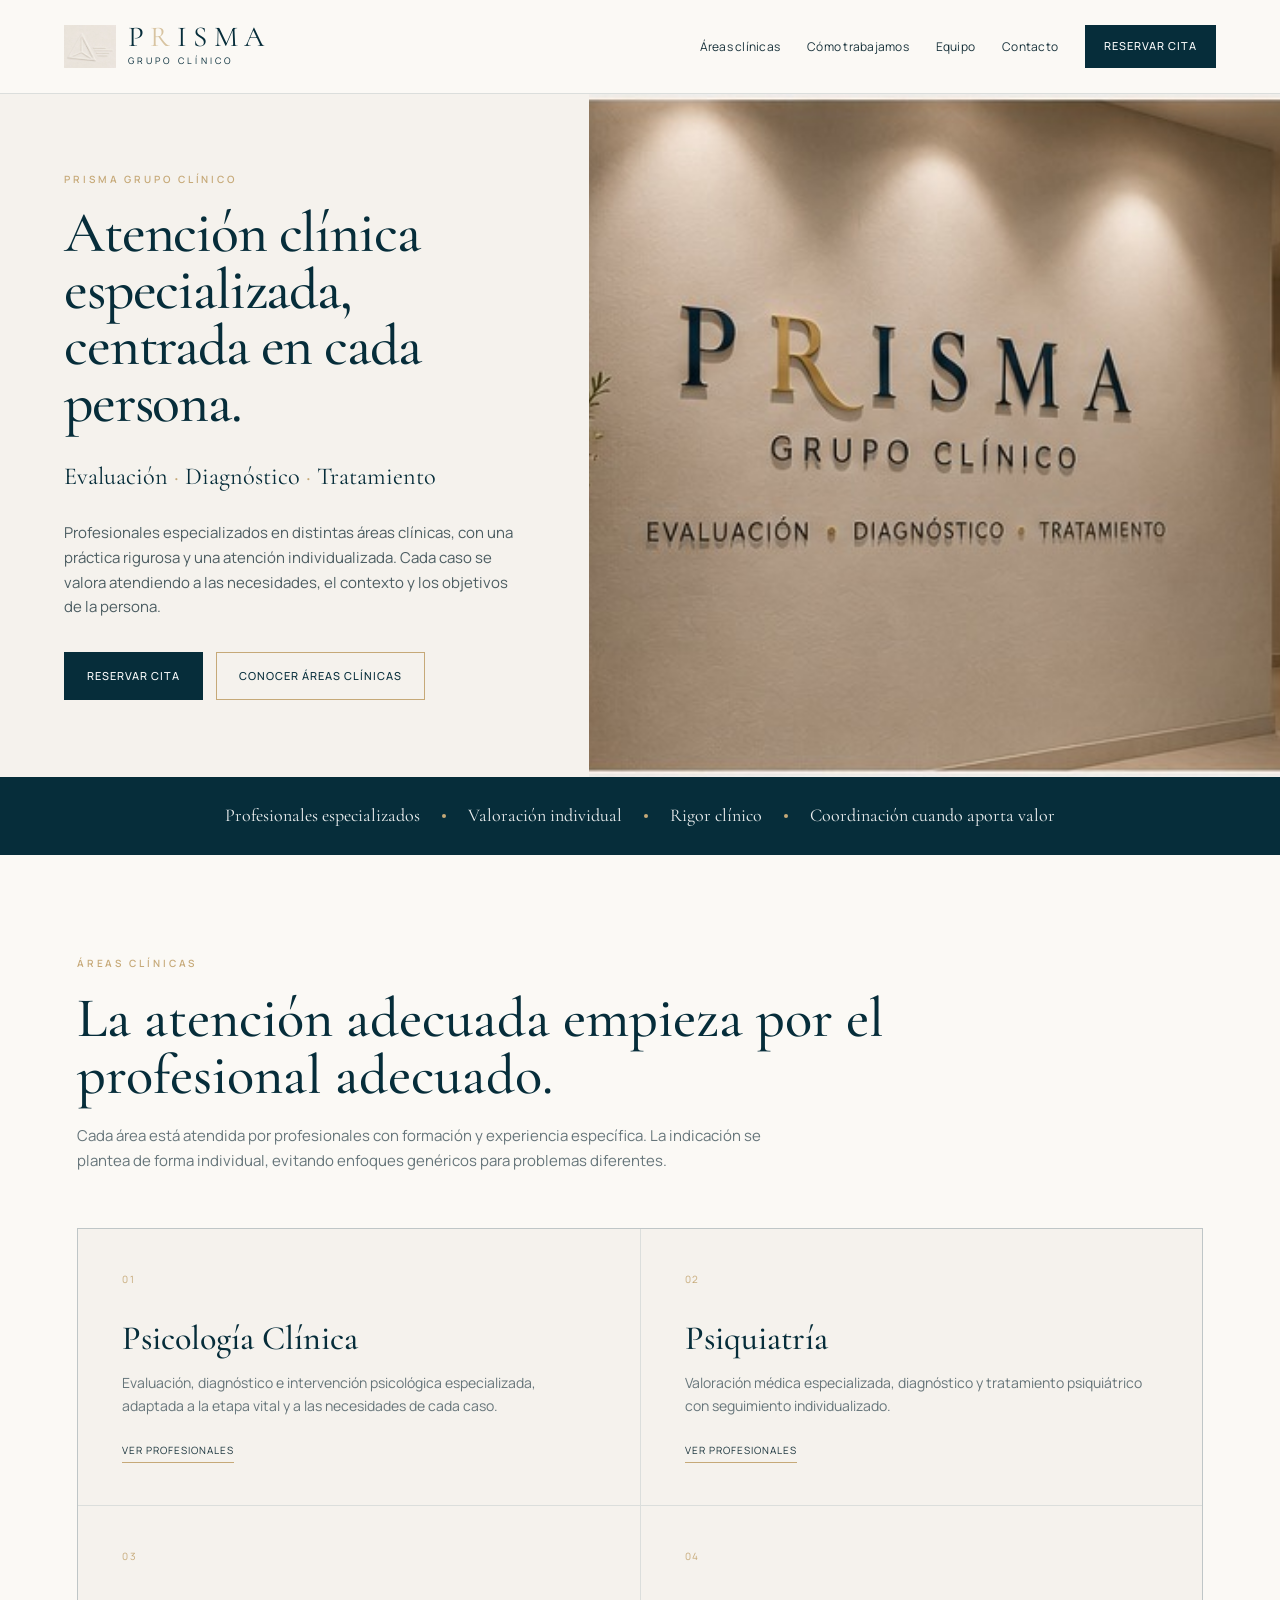
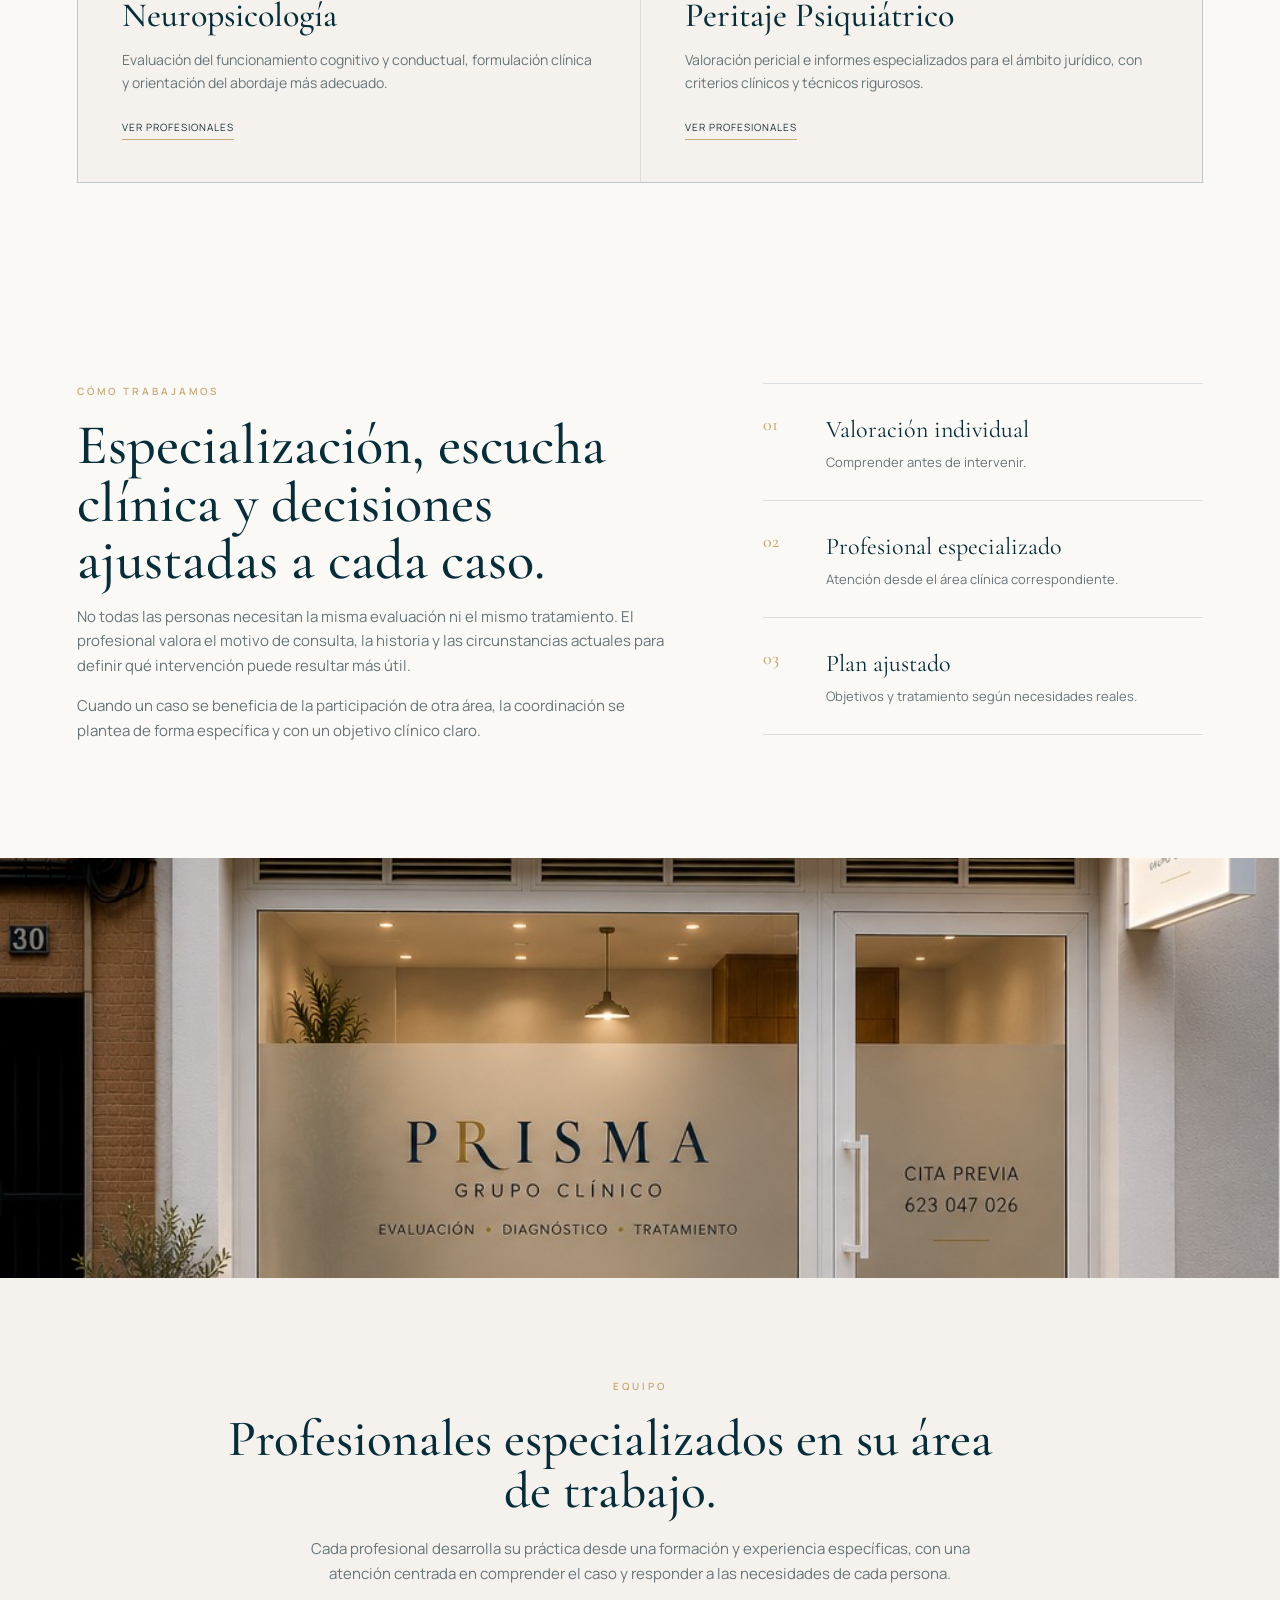
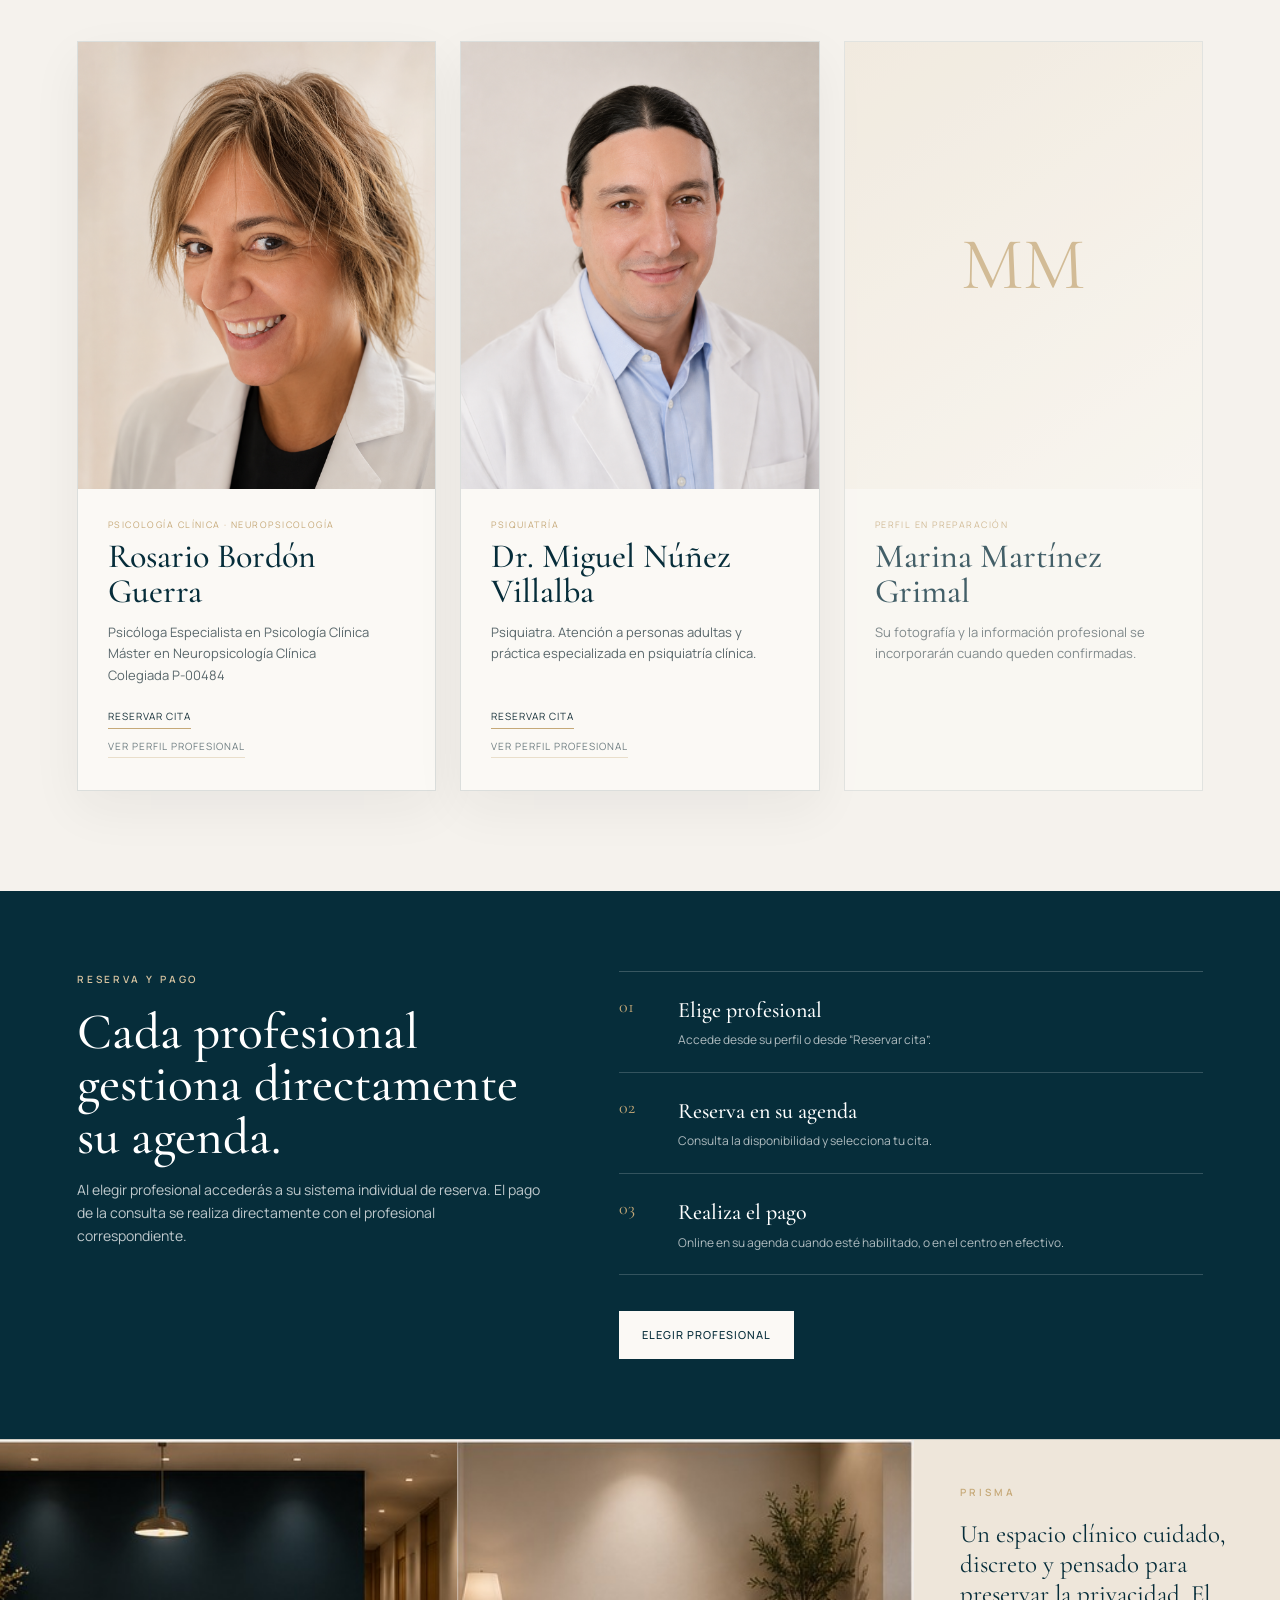
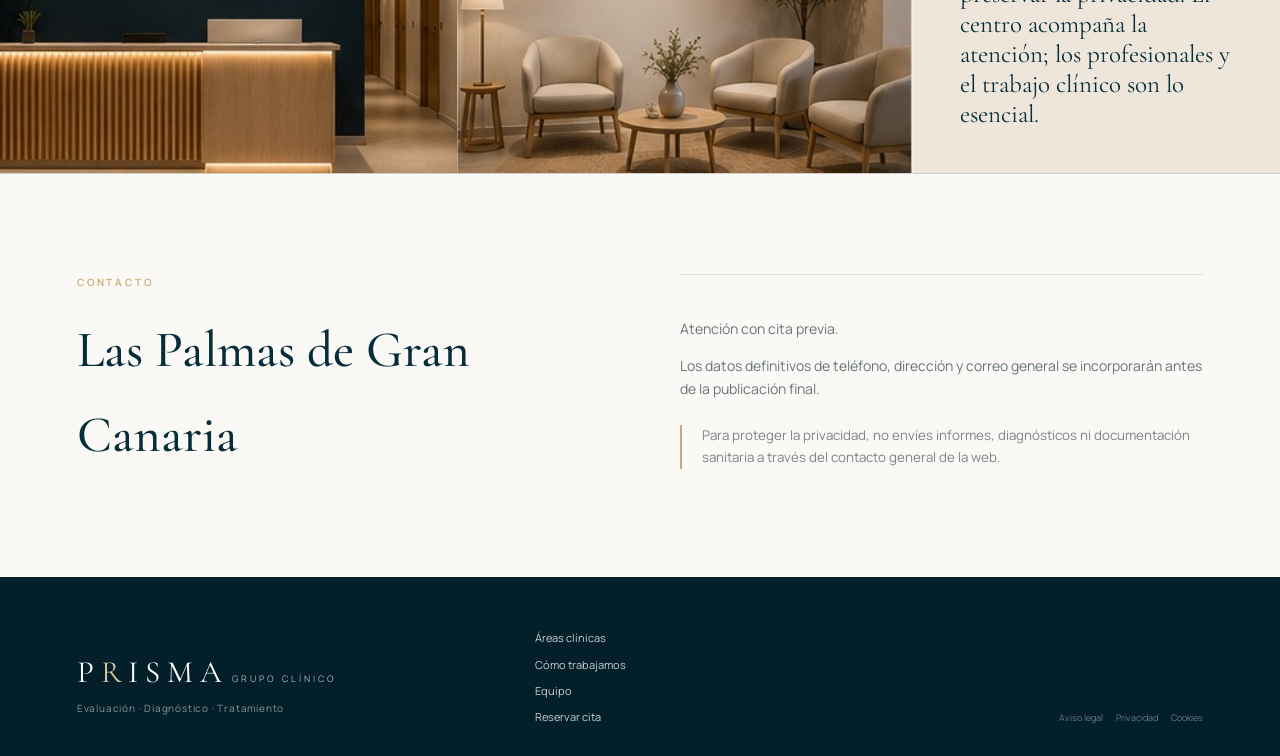
==== commit f63103e9: "Add files via upload Añade equipo clínico" ====
--- a/index.html
+++ b/index.html
@@ -91,16 +91,6 @@
       </div>
     </section>
 
-    <section class="visual-story" aria-label="Espacios PRISMA">
-      <figure class="visual-large"><img src="recepcion-prisma.jpg" alt="Recepción de PRISMA Grupo Clínico"></figure>
-      <figure class="visual-small"><img src="sala-espera-prisma.jpg" alt="Zona de espera de PRISMA Grupo Clínico"></figure>
-      <div class="visual-caption">
-        <p class="eyebrow">EL ESPACIO</p>
-        <h2>Un entorno cuidado para una atención clínica rigurosa.</h2>
-        <p>El espacio se ha planteado para favorecer privacidad, calma y una experiencia asistencial alejada de una estética hospitalaria, sin perder su carácter sanitario.</p>
-      </div>
-    </section>
-
     <section class="section approach" id="enfoque">
       <div class="approach-copy">
         <p class="eyebrow">CÓMO TRABAJAMOS</p>
@@ -120,18 +110,45 @@
     <section class="section team" id="equipo">
       <div class="section-intro team-intro">
         <p class="eyebrow">EQUIPO</p>
-        <h2>Profesionales con práctica especializada.</h2>
-        <p>Consulta el perfil de cada profesional para conocer su área de trabajo y acceder directamente a su agenda individual.</p>
-      </div>
-      <article class="professional-card">
-        <div class="professional-mark">RB</div>
-        <div class="professional-content">
-          <p class="professional-role">Psicología Clínica · Neuropsicología</p>
-          <h3>Rosario Bordón Guerra</h3>
-          <p>Psicóloga Especialista en Psicología Clínica<br>Máster en Neuropsicología Clínica<br>Colegiada P-00484</p>
-          <a class="text-link" href="reserva.html#rosario">Reservar cita</a>
-        </div>
-      </article>
+        <h2>Profesionales especializados en su área de trabajo.</h2>
+        <p>Cada profesional desarrolla su práctica desde una formación y experiencia específicas, con una atención centrada en comprender el caso y responder a las necesidades de cada persona.</p>
+      </div>
+      <div class="team-grid-v6">
+        <article class="professional-card-v6">
+          <img class="professional-photo" src="rosario-bordon.png" alt="Rosario Bordón Guerra">
+          <div class="professional-content">
+            <p class="professional-role">Psicología Clínica · Neuropsicología</p>
+            <h3>Rosario Bordón Guerra</h3>
+            <p>Psicóloga Especialista en Psicología Clínica<br>Máster en Neuropsicología Clínica<br>Colegiada P-00484</p>
+            <div class="professional-links">
+              <a class="text-link" href="reserva.html#rosario">Reservar cita</a>
+              <a class="text-link secondary" href="https://www.doctoralia.es/rosario-bordon-guerra" target="_blank" rel="noopener">Ver perfil profesional</a>
+            </div>
+          </div>
+        </article>
+
+        <article class="professional-card-v6">
+          <img class="professional-photo" src="miguel-nunez.png" alt="Dr. Miguel Núñez Villalba">
+          <div class="professional-content">
+            <p class="professional-role">Psiquiatría</p>
+            <h3>Dr. Miguel Núñez Villalba</h3>
+            <p>Psiquiatra. Atención a personas adultas y práctica especializada en psiquiatría clínica.</p>
+            <div class="professional-links">
+              <a class="text-link" href="https://www.doctoralia.es/miguel-nunez-villalba/psiquiatra/las-palmas-de-gran-canaria" target="_blank" rel="noopener">Reservar cita</a>
+              <a class="text-link secondary" href="https://www.doctoralia.es/miguel-nunez-villalba/psiquiatra/las-palmas-de-gran-canaria" target="_blank" rel="noopener">Ver perfil profesional</a>
+            </div>
+          </div>
+        </article>
+
+        <article class="professional-card-v6 professional-card-placeholder">
+          <div class="professional-photo-placeholder">MM</div>
+          <div class="professional-content">
+            <p class="professional-role">Perfil en preparación</p>
+            <h3>Marina Martínez Grimal</h3>
+            <p>Su fotografía y la información profesional se incorporarán cuando queden confirmadas.</p>
+          </div>
+        </article>
+      </div>
     </section>
 
     <section class="booking-section" id="reserva">
@@ -146,6 +163,15 @@
         <div><span>03</span><strong>Realiza el pago</strong><p>Online en su agenda cuando esté habilitado, o en el centro en efectivo.</p></div>
       </div>
       <a class="btn btn-light booking-cta" href="reserva.html">Elegir profesional</a>
+    </section>
+
+    <section class="space-strip" aria-label="PRISMA Grupo Clínico">
+      <figure><img src="recepcion-prisma.jpg" alt="Recepción de PRISMA Grupo Clínico"></figure>
+      <figure><img src="sala-espera-prisma.jpg" alt="Zona de espera de PRISMA Grupo Clínico"></figure>
+      <div class="space-strip-copy">
+        <p class="eyebrow">PRISMA</p>
+        <p>Un espacio clínico cuidado, discreto y pensado para preservar la privacidad. El centro acompaña la atención; los profesionales y el trabajo clínico son lo esencial.</p>
+      </div>
     </section>
 
     <section class="section contact" id="contacto">
--- a/styles.css
+++ b/styles.css
@@ -119,3 +119,31 @@
   .site-footer{grid-template-columns:1fr;padding:45px 24px 28px}.legal-links{justify-content:flex-start;flex-wrap:wrap}
   .booking-main{padding:65px 24px 88px}.booking-grid{grid-template-columns:1fr}.booking-footer{grid-template-columns:1fr}
 }
+
+/* v6 — equipo y espacio secundario */
+.team-grid-v6{max-width:1240px;margin:0 auto;display:grid;grid-template-columns:repeat(3,1fr);gap:24px;align-items:stretch}
+.professional-card-v6{background:var(--paper);border:1px solid var(--line);display:flex;flex-direction:column;min-width:0;box-shadow:0 18px 48px rgba(28,34,32,.055)}
+.professional-photo,.professional-photo-placeholder{width:100%;aspect-ratio:4/5;object-fit:cover;object-position:center top;display:block;background:#eee8de}
+.professional-photo-placeholder{display:flex;align-items:center;justify-content:center;font-family:var(--serif);font-size:74px;color:var(--champagne);background:linear-gradient(145deg,#f0e8db,#faf7f1)}
+.professional-card-v6 .professional-content{padding:29px 30px 32px;display:flex;flex-direction:column;flex:1}
+.professional-card-v6 h3{font-family:var(--serif);font-size:34px;font-weight:500;line-height:1.02;color:var(--petrol);margin:0 0 12px}
+.professional-card-v6 .professional-content>p:not(.professional-role){color:#59676b;font-size:13px;margin:0 0 22px}
+.professional-links{margin-top:auto;display:flex;flex-direction:column;align-items:flex-start;gap:9px}
+.text-link.secondary{opacity:.62;border-bottom-color:rgba(198,169,120,.55)}
+.professional-card-placeholder{box-shadow:none;opacity:.74}
+
+.space-strip{display:grid;grid-template-columns:1fr 1fr .8fr;min-height:260px;border-top:1px solid var(--line);border-bottom:1px solid var(--line);background:#eee6da}
+.space-strip figure{margin:0;min-height:260px;overflow:hidden}
+.space-strip img{width:100%;height:100%;object-fit:cover;display:block}
+.space-strip-copy{padding:44px 46px;display:flex;flex-direction:column;justify-content:center}
+.space-strip-copy p:last-child{font-family:var(--serif);font-size:25px;line-height:1.2;color:var(--petrol);margin:0}
+
+.booking-grid-v6{grid-template-columns:repeat(3,1fr)}
+.booking-card-person{padding-top:0;overflow:hidden}
+.booking-card-person .professional-role,.booking-card-person h2,.booking-card-person>p,.booking-card-person>.btn,.booking-card-person>small{margin-left:32px;margin-right:32px}
+.booking-card-person .professional-role{margin-top:26px}
+.booking-photo{width:calc(100% + 72px);height:245px;margin:0 -36px 24px;object-fit:cover;object-position:center 22%;display:block;background:#eee8de}
+.booking-photo-placeholder{display:flex;align-items:center;justify-content:center;font-family:var(--serif);font-size:62px;color:var(--champagne);background:linear-gradient(145deg,#f0e8db,#faf7f1)}
+
+@media(max-width:1050px){.team-grid-v6{grid-template-columns:1fr 1fr}.space-strip{grid-template-columns:1fr 1fr}.space-strip-copy{grid-column:1/-1}.booking-grid-v6{grid-template-columns:1fr 1fr}}
+@media(max-width:780px){.team-grid-v6{grid-template-columns:1fr}.professional-photo,.professional-photo-placeholder{aspect-ratio:4/4.5}.space-strip{grid-template-columns:1fr}.space-strip figure{min-height:220px}.space-strip-copy{grid-column:auto;padding:38px 25px}.booking-grid-v6{grid-template-columns:1fr}}
